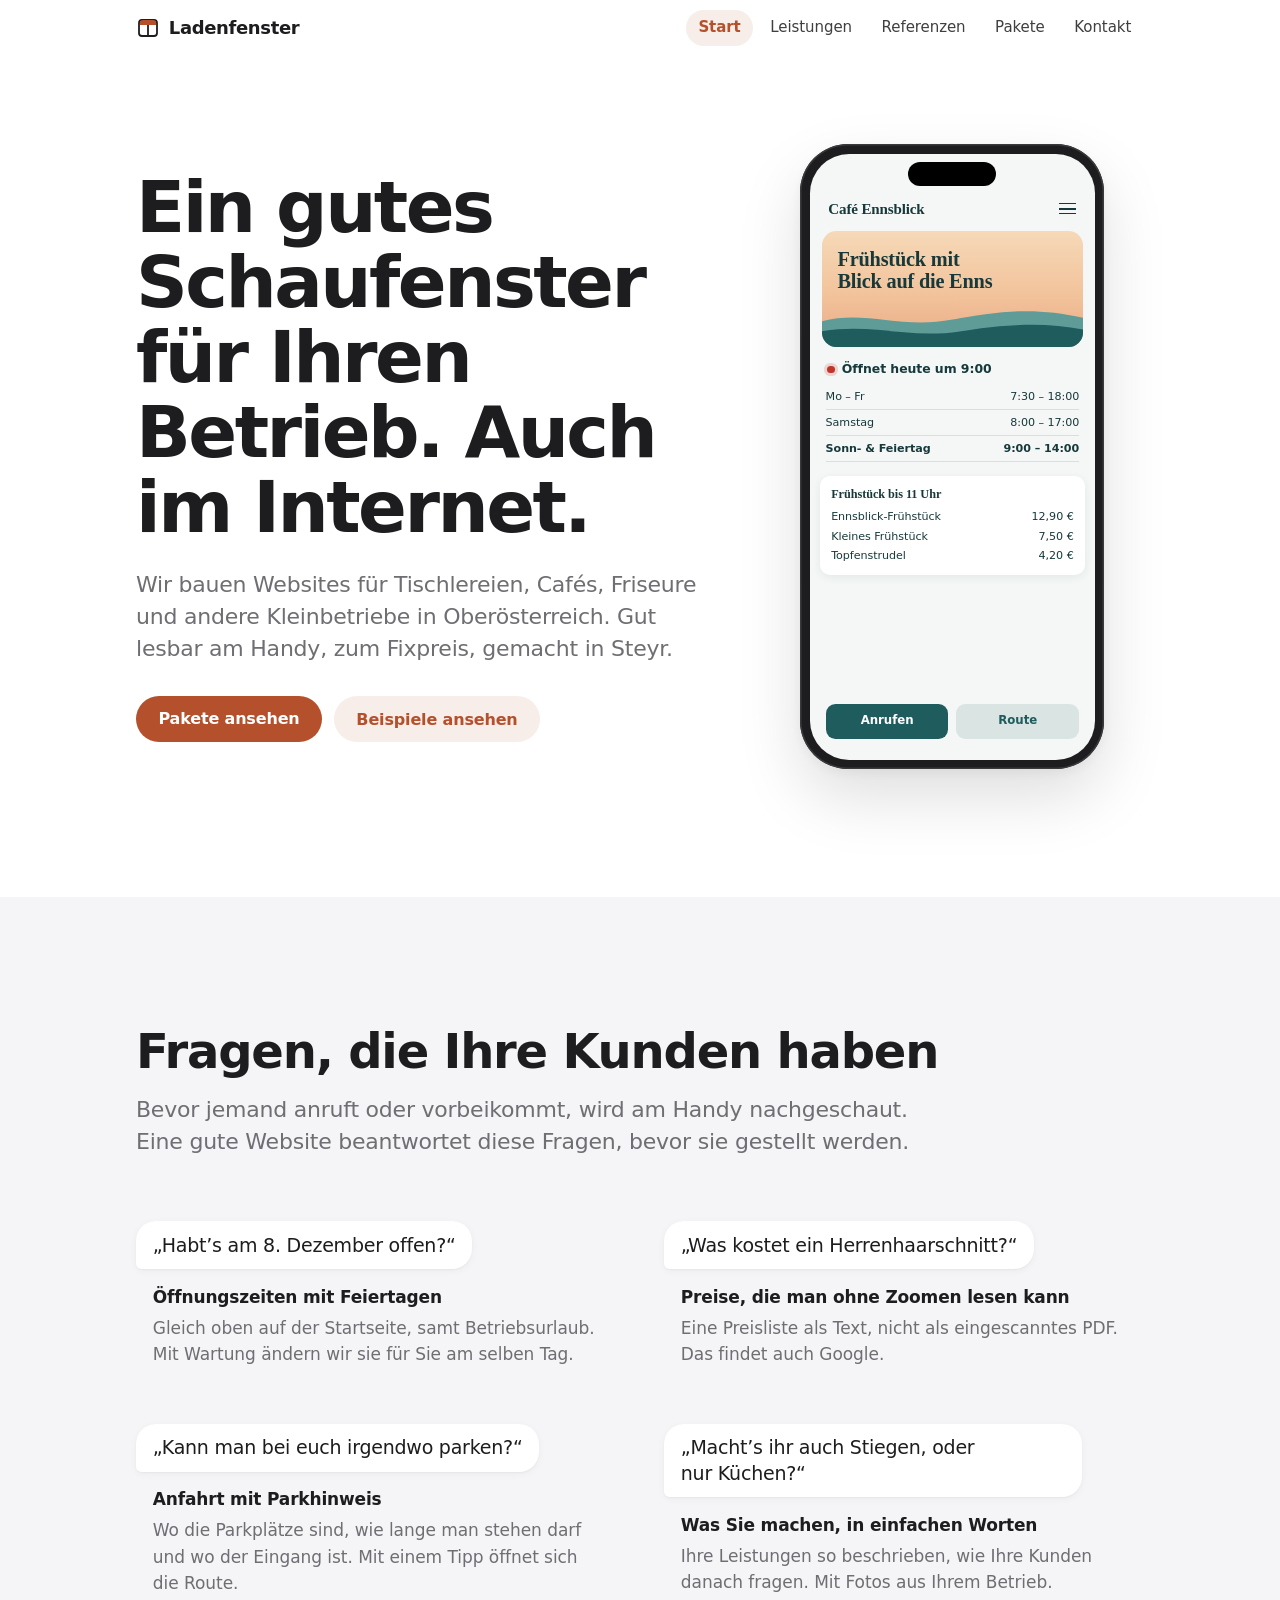
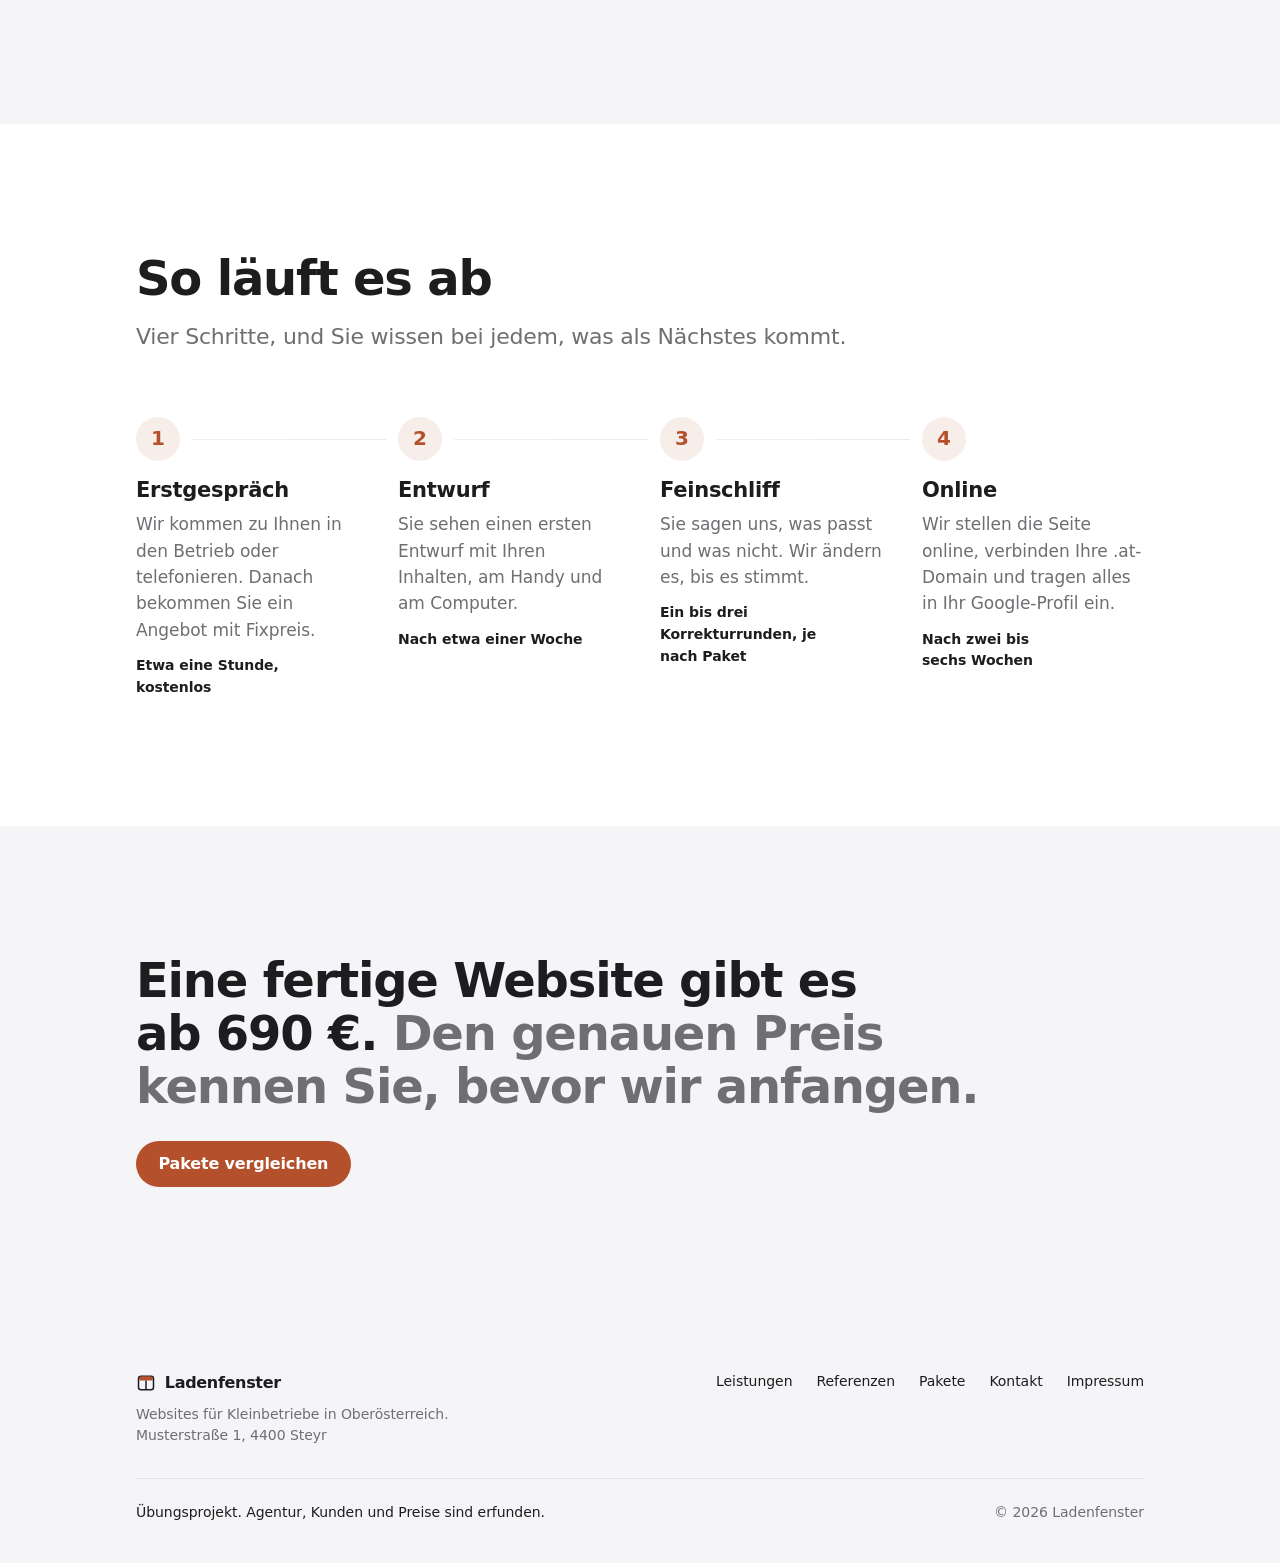
==== index.html @ 3439a3f8 "Grundgeruest: Startseite, gemeinsames CSS/JS, lokaler Server Co-Authored-By: Claude Opus 5.5 <norepl" ====
<!doctype html>
<html lang="de-AT">
<head>
  <meta charset="utf-8">
  <meta name="viewport" content="width=device-width, initial-scale=1, viewport-fit=cover">
  <title>Ladenfenster – Websites für Kleinbetriebe in Oberösterreich</title>
  <meta name="description" content="Ladenfenster aus Steyr baut Websites für Tischlereien, Cafés, Friseure und andere Kleinbetriebe in Oberösterreich. Zum Fixpreis ab 690 €.">
  <meta name="theme-color" content="#ffffff" media="(prefers-color-scheme: light)">
  <meta name="theme-color" content="#000000" media="(prefers-color-scheme: dark)">
  <link rel="icon" href="data:image/svg+xml,%3Csvg xmlns='http://www.w3.org/2000/svg' viewBox='0 0 24 24'%3E%3Crect x='3' y='4' width='18' height='16' rx='3' fill='white' stroke='%231d1d1f' stroke-width='1.8'/%3E%3Cpath d='M3.9 9V7a3 3 0 0 1 3-3h10.2a3 3 0 0 1 3 3v2z' fill='%23b4502c'/%3E%3Cpath d='M12 9v11' stroke='%231d1d1f' stroke-width='1.8'/%3E%3C/svg%3E">
  <link rel="stylesheet" href="css/style.css">
  <script>document.documentElement.classList.add("js");</script>
  <script src="js/main.js" defer></script>
</head>
<body>
  <a class="skip-link" href="#inhalt">Zum Inhalt springen</a>

  <header class="site-header">
    <nav class="nav container" aria-label="Hauptnavigation">
      <a class="brand" href="index.html">
        <svg class="brand-mark" viewBox="0 0 24 24" aria-hidden="true">
          <rect x="3" y="4" width="18" height="16" rx="3" fill="none" stroke="currentColor" stroke-width="1.8"/>
          <path d="M3.9 9V7a3 3 0 0 1 3-3h10.2a3 3 0 0 1 3 3v2z" fill="var(--accent)"/>
          <path d="M12 9v11" stroke="currentColor" stroke-width="1.8"/>
        </svg>
        <span>Ladenfenster</span>
      </a>
      <button class="nav-toggle" type="button" aria-expanded="false" aria-controls="nav-menu">
        <span class="nav-toggle-bars" aria-hidden="true"></span>
        <span class="sr-only">Menü öffnen</span>
      </button>
      <ul class="nav-links" id="nav-menu">
        <li><a href="index.html" aria-current="page">Start</a></li>
        <li><a href="leistungen.html">Leistungen</a></li>
        <li><a href="referenzen.html">Referenzen</a></li>
        <li><a href="pakete.html">Pakete</a></li>
        <li><a href="kontakt.html">Kontakt</a></li>
      </ul>
    </nav>
  </header>

  <main id="inhalt">
    <section class="hero" aria-labelledby="hero-title">
      <div class="container hero-grid">
        <div class="hero-copy">
          <h1 class="display" id="hero-title">Ein gutes Schaufenster für Ihren Betrieb. Auch im Internet.</h1>
          <p class="lead">Wir bauen Websites für Tischlereien, Cafés, Friseure und andere Kleinbetriebe in Oberösterreich. Gut lesbar am Handy, zum Fixpreis, gemacht in Steyr.</p>
          <div class="actions">
            <a class="btn btn-primary" href="pakete.html">Pakete ansehen</a>
            <a class="btn btn-secondary" href="referenzen.html">Beispiele ansehen</a>
          </div>
        </div>

        <div class="hero-visual">
          <div class="phone" role="img" aria-label="Beispiel: die Website von Café Ennsblick am Handy, mit Öffnungszeiten und Buttons zum Anrufen und für die Route">
            <div class="phone-screen">
              <div class="ps" aria-hidden="true">
                <div class="ps-bar">
                  <span class="ps-logo">Café Ennsblick</span>
                  <span class="ps-burger"></span>
                </div>
                <div class="ps-hero">
                  <h3>Frühstück mit Blick auf die Enns</h3>
                  <svg viewBox="0 0 300 60" preserveAspectRatio="none">
                    <path d="M0 28 C 50 14, 90 38, 150 26 S 250 12, 300 24 V60 H0z" fill="#5f9c97"/>
                    <path d="M0 40 C 60 30, 100 50, 160 40 S 260 30, 300 38 V60 H0z" fill="#1f5c5e"/>
                  </svg>
                </div>
                <p class="ps-status" data-open-status>
                  <span class="ps-dot"></span>
                  <span data-open-text>Heute geöffnet bis 18:00</span>
                </p>
                <ul class="ps-hours">
                  <li data-days="1 2 3 4 5"><span>Mo – Fr</span><span>7:30 – 18:00</span></li>
                  <li data-days="6"><span>Samstag</span><span>8:00 – 17:00</span></li>
                  <li data-days="0"><span>Sonn- &amp; Feiertag</span><span>9:00 – 14:00</span></li>
                </ul>
                <div class="ps-menu">
                  <b>Frühstück bis 11 Uhr</b>
                  <p><span>Ennsblick-Frühstück</span><span>12,90 €</span></p>
                  <p><span>Kleines Frühstück</span><span>7,50 €</span></p>
                  <p><span>Topfenstrudel</span><span>4,20 €</span></p>
                </div>
                <div class="ps-actions">
                  <span class="ps-btn">Anrufen</span>
                  <span class="ps-btn alt">Route</span>
                </div>
              </div>
            </div>
          </div>
        </div>
      </div>
    </section>

    <section class="section section-alt" aria-labelledby="fragen-title">
      <div class="container">
        <div class="section-head">
          <h2 class="h2" id="fragen-title">Fragen, die Ihre Kunden haben</h2>
          <p class="lead">Bevor jemand anruft oder vorbeikommt, wird am Handy nachgeschaut. Eine gute Website beantwortet diese Fragen, bevor sie gestellt werden.</p>
        </div>

        <ul class="qa-list">
          <li class="qa">
            <p class="bubble">„Habt’s am 8. Dezember offen?“</p>
            <div class="qa-answer">
              <strong>Öffnungszeiten mit Feiertagen</strong>
              <p>Gleich oben auf der Startseite, samt Betriebsurlaub. Mit Wartung ändern wir sie für Sie am selben Tag.</p>
            </div>
          </li>
          <li class="qa">
            <p class="bubble">„Was kostet ein Herrenhaarschnitt?“</p>
            <div class="qa-answer">
              <strong>Preise, die man ohne Zoomen lesen kann</strong>
              <p>Eine Preisliste als Text, nicht als eingescanntes PDF. Das findet auch Google.</p>
            </div>
          </li>
          <li class="qa">
            <p class="bubble">„Kann man bei euch irgendwo parken?“</p>
            <div class="qa-answer">
              <strong>Anfahrt mit Parkhinweis</strong>
              <p>Wo die Parkplätze sind, wie lange man stehen darf und wo der Eingang ist. Mit einem Tipp öffnet sich die Route.</p>
            </div>
          </li>
          <li class="qa">
            <p class="bubble">„Macht’s ihr auch Stiegen, oder nur Küchen?“</p>
            <div class="qa-answer">
              <strong>Was Sie machen, in einfachen Worten</strong>
              <p>Ihre Leistungen so beschrieben, wie Ihre Kunden danach fragen. Mit Fotos aus Ihrem Betrieb.</p>
            </div>
          </li>
        </ul>
      </div>
    </section>

    <section class="section" aria-labelledby="ablauf-title">
      <div class="container">
        <div class="section-head">
          <h2 class="h2" id="ablauf-title">So läuft es ab</h2>
          <p class="lead">Vier Schritte, und Sie wissen bei jedem, was als Nächstes kommt.</p>
        </div>

        <ol class="steps">
          <li class="step">
            <h3 class="h3">Erstgespräch</h3>
            <p>Wir kommen zu Ihnen in den Betrieb oder telefonieren. Danach bekommen Sie ein Angebot mit Fixpreis.</p>
            <p class="step-time">Etwa eine Stunde, kostenlos</p>
          </li>
          <li class="step">
            <h3 class="h3">Entwurf</h3>
            <p>Sie sehen einen ersten Entwurf mit Ihren Inhalten, am Handy und am Computer.</p>
            <p class="step-time">Nach etwa einer Woche</p>
          </li>
          <li class="step">
            <h3 class="h3">Feinschliff</h3>
            <p>Sie sagen uns, was passt und was nicht. Wir ändern es, bis es stimmt.</p>
            <p class="step-time">Ein bis drei Korrekturrunden, je nach Paket</p>
          </li>
          <li class="step">
            <h3 class="h3">Online</h3>
            <p>Wir stellen die Seite online, verbinden Ihre .at-Domain und tragen alles in Ihr Google-Profil ein.</p>
            <p class="step-time">Nach zwei bis sechs Wochen</p>
          </li>
        </ol>
      </div>
    </section>

    <section class="section section-alt" aria-labelledby="preis-title">
      <div class="container price-note">
        <h2 class="h2" id="preis-title">Eine fertige Website gibt es ab 690 €. <span>Den genauen Preis kennen Sie, bevor wir anfangen.</span></h2>
        <a class="btn btn-primary" href="pakete.html">Pakete vergleichen</a>
      </div>
    </section>
  </main>

  <footer class="site-footer">
    <div class="container footer-grid">
      <div class="footer-brand">
        <a class="brand" href="index.html">
          <svg class="brand-mark" viewBox="0 0 24 24" aria-hidden="true">
            <rect x="3" y="4" width="18" height="16" rx="3" fill="none" stroke="currentColor" stroke-width="1.8"/>
            <path d="M3.9 9V7a3 3 0 0 1 3-3h10.2a3 3 0 0 1 3 3v2z" fill="var(--accent)"/>
            <path d="M12 9v11" stroke="currentColor" stroke-width="1.8"/>
          </svg>
          <span>Ladenfenster</span>
        </a>
        <p>Websites für Kleinbetriebe in Oberösterreich.<br>Musterstraße 1, 4400 Steyr</p>
      </div>
      <nav aria-label="Fußzeile">
        <ul class="footer-links">
          <li><a href="leistungen.html">Leistungen</a></li>
          <li><a href="referenzen.html">Referenzen</a></li>
          <li><a href="pakete.html">Pakete</a></li>
          <li><a href="kontakt.html">Kontakt</a></li>
          <li><a href="impressum.html">Impressum</a></li>
        </ul>
      </nav>
      <div class="footer-bottom">
        <p class="footer-note">Übungsprojekt. Agentur, Kunden und Preise sind erfunden.</p>
        <p>© <span data-year>2026</span> Ladenfenster</p>
      </div>
    </div>
  </footer>
</body>
</html>
---- css/style.css ----
/* ==========================================================================
   Ladenfenster – gemeinsames Stylesheet
   Aufbau: Tokens → Basis → Layout → Navigation → Komponenten → Seiten
           → Mockups → Footer → Bewegung & Barrierefreiheit
   Mobile first: Grundstile gelten fürs Handy, größere Bildschirme per min-width.
   ========================================================================== */

/* ---------- Tokens ---------- */
:root {
  color-scheme: light dark;
  interpolate-size: allow-keywords;

  --bg: #ffffff;
  --bg-alt: #f5f5f7;
  --surface: #ffffff;
  --surface-raised: #ffffff;
  --text: #1d1d1f;
  --muted: #6e6e73;
  --line: rgba(0, 0, 0, 0.08);
  --fill: rgba(0, 0, 0, 0.05);
  --fill-strong: rgba(0, 0, 0, 0.09);

  --accent: #b4502c;
  --accent-press: #9a4324;
  --accent-soft: rgba(180, 80, 44, 0.1);
  --on-accent: #ffffff;

  --success: #1f7a4d;
  --error: #c0352b;

  --nav-bg: rgba(255, 255, 255, 0.72);
  --scrim: rgba(0, 0, 0, 0.32);

  --shadow-sm: 0 1px 2px rgba(0, 0, 0, 0.04), 0 2px 8px rgba(0, 0, 0, 0.04);
  --shadow-md: 0 2px 6px rgba(0, 0, 0, 0.04), 0 12px 32px rgba(0, 0, 0, 0.08);
  --shadow-lg: 0 4px 14px rgba(0, 0, 0, 0.05), 0 28px 64px rgba(0, 0, 0, 0.13);

  --radius-s: 10px;
  --radius-m: 18px;
  --radius-l: 28px;
  --radius-pill: 980px;

  --font: -apple-system, BlinkMacSystemFont, "SF Pro Text", "Segoe UI Variable Text",
    "Segoe UI", system-ui, Roboto, "Helvetica Neue", Arial, sans-serif;
  --font-display: -apple-system, BlinkMacSystemFont, "SF Pro Display", "Segoe UI Variable Display",
    "Segoe UI", system-ui, Roboto, "Helvetica Neue", Arial, sans-serif;

  --ease-out: cubic-bezier(0.22, 1, 0.36, 1);
  --gutter: 1.25rem;
  --section-space: clamp(4rem, 11vw, 8rem);
}

@media (prefers-color-scheme: dark) {
  :root {
    --bg: #000000;
    --bg-alt: #161617;
    --surface: #1c1c1e;
    --surface-raised: #2c2c2e;
    --text: #f5f5f7;
    --muted: #a1a1a6;
    --line: rgba(255, 255, 255, 0.12);
    --fill: rgba(255, 255, 255, 0.07);
    --fill-strong: rgba(255, 255, 255, 0.13);

    --accent: #e98a63;
    --accent-press: #d97a54;
    --accent-soft: rgba(233, 138, 99, 0.14);
    --on-accent: #1d1d1f;

    --success: #4cc38a;
    --error: #ff6b5e;

    --nav-bg: rgba(22, 22, 23, 0.72);
    --scrim: rgba(0, 0, 0, 0.55);

    --shadow-sm: 0 1px 2px rgba(0, 0, 0, 0.5);
    --shadow-md: 0 2px 6px rgba(0, 0, 0, 0.4), 0 12px 32px rgba(0, 0, 0, 0.5);
    --shadow-lg: 0 4px 14px rgba(0, 0, 0, 0.45), 0 28px 64px rgba(0, 0, 0, 0.6);
  }
}

/* ---------- Basis ---------- */
*,
*::before,
*::after {
  box-sizing: border-box;
}

html {
  -webkit-text-size-adjust: 100%;
  text-size-adjust: 100%;
  scroll-padding-top: 5rem;
}

body {
  margin: 0;
  background: var(--bg);
  color: var(--text);
  font-family: var(--font);
  font-size: 1.0625rem;
  line-height: 1.55;
  letter-spacing: -0.003em;
  -webkit-font-smoothing: antialiased;
  -moz-osx-font-smoothing: grayscale;
  text-rendering: optimizeLegibility;
}

img,
svg {
  display: block;
  max-width: 100%;
}

h1,
h2,
h3,
h4 {
  margin: 0;
  font-family: var(--font-display);
  font-optical-sizing: auto;
  text-wrap: balance;
}

p {
  margin: 0;
  text-wrap: pretty;
}

ul,
ol {
  margin: 0;
  padding: 0;
}

a {
  color: var(--accent);
  text-decoration: none;
}

a:hover {
  text-decoration: underline;
  text-underline-offset: 0.18em;
}

:focus-visible {
  outline: 3px solid var(--accent);
  outline-offset: 3px;
  border-radius: 6px;
}

::selection {
  background: var(--accent-soft);
}

.sr-only {
  position: absolute;
  width: 1px;
  height: 1px;
  padding: 0;
  margin: -1px;
  overflow: hidden;
  clip: rect(0 0 0 0);
  white-space: nowrap;
  border: 0;
}

.skip-link {
  position: absolute;
  left: var(--gutter);
  top: -4rem;
  z-index: 100;
  padding: 0.6rem 1rem;
  border-radius: var(--radius-s);
  background: var(--text);
  color: var(--bg);
  font-weight: 600;
}

.skip-link:focus {
  top: 0.75rem;
}

/* ---------- Typografie ---------- */
.display {
  font-size: clamp(2.5rem, 7vw, 4.5rem);
  font-weight: 700;
  line-height: 1.04;
  letter-spacing: -0.035em;
}

.h1 {
  font-size: clamp(2.25rem, 7vw, 4rem);
  font-weight: 700;
  line-height: 1.06;
  letter-spacing: -0.03em;
}

.h2 {
  font-size: clamp(1.875rem, 5vw, 3rem);
  font-weight: 700;
  line-height: 1.1;
  letter-spacing: -0.025em;
}

.h3 {
  font-size: 1.3125rem;
  font-weight: 600;
  line-height: 1.25;
  letter-spacing: -0.012em;
}

.lead {
  font-size: clamp(1.1875rem, 2.4vw, 1.375rem);
  line-height: 1.45;
  letter-spacing: -0.01em;
  color: var(--muted);
  max-width: 36em;
}

.muted {
  color: var(--muted);
}

.small {
  font-size: 0.875rem;
  line-height: 1.45;
  letter-spacing: 0.002em;
}

/* ---------- Layout ---------- */
.container {
  width: 100%;
  max-width: 68rem;
  margin-inline: auto;
  padding-inline: var(--gutter);
}

.section {
  padding-block: var(--section-space);
}

.section-alt {
  background: var(--bg-alt);
}

.section-head {
  display: grid;
  gap: 1rem;
  margin-bottom: clamp(2.5rem, 6vw, 4rem);
}

.page-head {
  padding-top: clamp(3rem, 9vw, 6.5rem);
  padding-bottom: clamp(2.5rem, 6vw, 4rem);
  display: grid;
  gap: 1.25rem;
}

.stack > * + * {
  margin-top: 1rem;
}

@media (min-width: 640px) {
  :root {
    --gutter: 2rem;
  }
}

@media (min-width: 1024px) {
  :root {
    --gutter: 2.5rem;
  }
}

/* ---------- Navigation ---------- */
.site-header {
  position: sticky;
  top: 0;
  z-index: 50;
  background: var(--nav-bg);
  -webkit-backdrop-filter: saturate(180%) blur(20px);
  backdrop-filter: saturate(180%) blur(20px);
  transition: box-shadow 0.25s ease;
}

/* Kante erst sichtbar, wenn Inhalt darunter durchscrollt */
.site-header.is-scrolled {
  box-shadow: 0 1px 0 var(--line), 0 8px 24px -16px rgba(0, 0, 0, 0.25);
}

.nav {
  display: flex;
  align-items: center;
  justify-content: space-between;
  min-height: 3.5rem;
}

.brand {
  display: inline-flex;
  align-items: center;
  gap: 0.55rem;
  color: var(--text);
  font-family: var(--font-display);
  font-weight: 700;
  font-size: 1.125rem;
  letter-spacing: -0.02em;
}

.brand:hover {
  text-decoration: none;
}

.brand-mark {
  width: 1.5rem;
  height: 1.5rem;
  flex: none;
}

.nav-toggle {
  display: inline-grid;
  place-items: center;
  width: 2.75rem;
  height: 2.75rem;
  margin-right: -0.6rem;
  border: 0;
  border-radius: 50%;
  background: transparent;
  color: var(--text);
  cursor: pointer;
  -webkit-tap-highlight-color: transparent;
}

.nav-toggle:active {
  background: var(--fill);
}

.nav-toggle-bars,
.nav-toggle-bars::before,
.nav-toggle-bars::after {
  display: block;
  width: 1.125rem;
  height: 1.5px;
  border-radius: 2px;
  background: currentColor;
  transition: transform 0.3s var(--ease-out), opacity 0.2s ease;
}

.nav-toggle-bars {
  position: relative;
}

.nav-toggle-bars::before,
.nav-toggle-bars::after {
  content: "";
  position: absolute;
  left: 0;
}

.nav-toggle-bars::before {
  transform: translateY(-5px);
}

.nav-toggle-bars::after {
  transform: translateY(5px);
}

.nav-toggle[aria-expanded="true"] .nav-toggle-bars {
  background: transparent;
}

.nav-toggle[aria-expanded="true"] .nav-toggle-bars::before {
  transform: rotate(45deg);
}

.nav-toggle[aria-expanded="true"] .nav-toggle-bars::after {
  transform: rotate(-45deg);
}

.nav-links {
  list-style: none;
}

.nav-links a {
  display: block;
  color: var(--text);
  -webkit-tap-highlight-color: transparent;
}

.nav-links a:hover {
  text-decoration: none;
}

.nav-links a[aria-current="page"] {
  color: var(--accent);
  font-weight: 600;
}

/* Handy: Menü klappt als Glas-Fläche unter der Leiste auf.
   Ohne JavaScript bleibt die Liste einfach sichtbar. */
.nav {
  flex-wrap: wrap;
}

html:not(.js) .nav-toggle {
  display: none;
}

html:not(.js) .nav-links {
  display: flex;
  flex-wrap: wrap;
  gap: 0.25rem 1.25rem;
  width: 100%;
  padding-bottom: 0.75rem;
}

.js .nav-links {
  position: absolute;
  top: 100%;
  left: 0;
  right: 0;
  padding: 0.5rem var(--gutter) 1.25rem;
  background: var(--nav-bg);
  -webkit-backdrop-filter: saturate(180%) blur(20px);
  backdrop-filter: saturate(180%) blur(20px);
  box-shadow: 0 16px 24px -16px rgba(0, 0, 0, 0.25);
  opacity: 0;
  visibility: hidden;
  transform: translateY(-0.5rem);
  transition: opacity 0.2s ease, transform 0.35s var(--ease-out), visibility 0s linear 0.35s;
}

.js .nav-links.is-open {
  opacity: 1;
  visibility: visible;
  transform: none;
  transition: opacity 0.2s ease, transform 0.35s var(--ease-out), visibility 0s;
}

.js .nav-links a {
  padding: 0.85rem 0;
  font-size: 1.5rem;
  font-weight: 600;
  letter-spacing: -0.02em;
  border-bottom: 1px solid var(--line);
}

.js .nav-links li:last-child a {
  border-bottom: 0;
}

.js .nav-links a:active {
  color: var(--muted);
}

.js .nav-links a[aria-current="page"] {
  color: var(--accent);
}

@media (min-width: 768px) {
  .nav {
    flex-wrap: nowrap;
  }

  .js .nav-toggle,
  html:not(.js) .nav-toggle {
    display: none;
  }

  .nav-links,
  .js .nav-links,
  html:not(.js) .nav-links {
    position: static;
    display: flex;
    gap: 0.25rem;
    width: auto;
    padding: 0;
    background: none;
    -webkit-backdrop-filter: none;
    backdrop-filter: none;
    box-shadow: none;
    opacity: 1;
    visibility: visible;
    transform: none;
    transition: none;
  }

  .js .nav-links a,
  .nav-links a {
    padding: 0.4rem 0.8rem;
    border: 0;
    border-radius: var(--radius-pill);
    font-size: 0.9375rem;
    font-weight: 500;
    letter-spacing: -0.005em;
    color: var(--text);
    opacity: 0.85;
    transition: background-color 0.2s ease, opacity 0.2s ease;
  }

  .js .nav-links a:hover,
  .nav-links a:hover {
    opacity: 1;
    background: var(--fill);
  }

  .js .nav-links a:active,
  .nav-links a:active {
    background: var(--fill-strong);
    transition-duration: 0s;
  }

  .js .nav-links a[aria-current="page"],
  .nav-links a[aria-current="page"] {
    opacity: 1;
    color: var(--accent);
    background: var(--accent-soft);
    font-weight: 600;
  }
}

/* ---------- Buttons ---------- */
.actions {
  display: flex;
  flex-wrap: wrap;
  gap: 0.75rem;
}

.btn {
  display: inline-flex;
  align-items: center;
  justify-content: center;
  gap: 0.5rem;
  min-height: 2.875rem;
  padding: 0 1.4rem;
  border: 0;
  border-radius: var(--radius-pill);
  font: inherit;
  font-size: 1rem;
  font-weight: 600;
  letter-spacing: -0.01em;
  line-height: 1.2;
  text-align: center;
  cursor: pointer;
  user-select: none;
  -webkit-tap-highlight-color: transparent;
  transition: background-color 0.2s ease, color 0.2s ease, transform 0.35s var(--ease-out),
    box-shadow 0.2s ease;
}

.btn:hover {
  text-decoration: none;
}

/* Feedback beim Drücken, nicht erst beim Loslassen */
.btn:active {
  transform: scale(0.96);
  transition-duration: 0s;
}

.btn-primary {
  background: var(--accent);
  color: var(--on-accent);
}

.btn-primary:hover {
  background: var(--accent-press);
}

.btn-primary:active {
  background: var(--accent-press);
}

.btn-secondary {
  background: var(--accent-soft);
  color: var(--accent);
}

.btn-secondary:hover {
  background: color-mix(in srgb, var(--accent) 16%, transparent);
}

.btn-quiet {
  background: var(--fill);
  color: var(--text);
}

.btn-quiet:hover {
  background: var(--fill-strong);
}

.btn-block {
  width: 100%;
}

.pill {
  display: inline-flex;
  align-items: center;
  gap: 0.35rem;
  padding: 0.2rem 0.65rem;
  border-radius: var(--radius-pill);
  background: var(--fill);
  color: var(--muted);
  font-size: 0.8125rem;
  font-weight: 600;
  letter-spacing: 0;
  white-space: nowrap;
}

.pill-accent {
  background: var(--accent-soft);
  color: var(--accent);
}

/* ==========================================================================
   Startseite
   ========================================================================== */
.hero {
  padding-top: clamp(2.5rem, 8vw, 5.5rem);
  padding-bottom: var(--section-space);
  overflow: hidden;
}

.hero-grid {
  display: grid;
  gap: 3.5rem;
  align-items: center;
}

.hero-copy {
  display: grid;
  gap: 1.5rem;
}

.hero-copy .actions {
  margin-top: 0.5rem;
}

.hero-visual {
  display: flex;
  justify-content: center;
}

@media (min-width: 900px) {
  .hero-grid {
    grid-template-columns: 1.5fr 1fr;
    gap: 3rem;
  }
}

/* Einmaliger Auftritt beim Laden: erst Text, dann das Handy */
@keyframes rise {
  from {
    opacity: 0;
    transform: translateY(1.25rem);
  }
}

@keyframes rise-phone {
  from {
    opacity: 0;
    transform: translateY(3rem) rotate(-2deg);
  }
}

.hero-copy > * {
  animation: rise 0.8s var(--ease-out) both;
}

.hero-copy > :nth-child(2) {
  animation-delay: 0.08s;
}

.hero-copy > :nth-child(3) {
  animation-delay: 0.16s;
}

.hero-visual .phone {
  animation: rise-phone 1.1s var(--ease-out) 0.2s both;
}

/* --- Fragen der Kunden --- */
.qa-list {
  list-style: none;
  display: grid;
  gap: 2.75rem;
}

.qa {
  display: grid;
  gap: 0.9rem;
  align-content: start;
}

.bubble {
  justify-self: start;
  position: relative;
  max-width: 22em;
  padding: 0.7rem 1.05rem;
  border-radius: 1.25rem 1.25rem 1.25rem 0.35rem;
  background: var(--surface);
  box-shadow: var(--shadow-sm);
  font-size: 1.1875rem;
  font-weight: 500;
  line-height: 1.35;
  letter-spacing: -0.012em;
}

.qa-answer {
  display: grid;
  gap: 0.3rem;
  padding-left: 1.05rem;
}

.qa-answer strong {
  font-weight: 600;
  letter-spacing: -0.01em;
}

.qa-answer p {
  color: var(--muted);
}

@media (min-width: 720px) {
  .qa-list {
    grid-template-columns: 1fr 1fr;
    gap: 3.5rem 3rem;
  }
}

/* --- Ablauf --- */
.steps {
  list-style: none;
  display: grid;
  gap: 2.5rem;
  counter-reset: step;
}

.step {
  counter-increment: step;
  display: grid;
  gap: 0.5rem;
  align-content: start;
}

.step::before {
  content: counter(step);
  display: grid;
  place-items: center;
  width: 2.75rem;
  height: 2.75rem;
  margin-bottom: 0.5rem;
  border-radius: 50%;
  background: var(--accent-soft);
  color: var(--accent);
  font-family: var(--font-display);
  font-size: 1.25rem;
  font-weight: 700;
}

.step p {
  color: var(--muted);
}

.step .step-time {
  margin-top: 0.25rem;
  color: var(--text);
  font-size: 0.875rem;
  font-weight: 600;
}

@media (min-width: 640px) {
  .steps {
    grid-template-columns: 1fr 1fr;
    gap: 3rem 2.5rem;
  }
}

@media (min-width: 1000px) {
  .steps {
    grid-template-columns: repeat(4, 1fr);
    gap: 2.5rem;
  }

  /* Verbindungslinie zwischen den Schritten */
  .step {
    position: relative;
  }

  .step:not(:last-child)::after {
    content: "";
    position: absolute;
    top: 1.375rem;
    left: 3.5rem;
    right: -1.75rem;
    height: 1px;
    background: linear-gradient(to right, var(--accent-soft), var(--line));
  }
}

/* --- Preis-Hinweis --- */
.price-note {
  display: grid;
  gap: 1.75rem;
  justify-items: start;
}

.price-note .h2 {
  max-width: 18em;
}

.price-note .h2 span {
  color: var(--muted);
}

/* ==========================================================================
   Leistungen
   ========================================================================== */
.services {
  list-style: none;
  display: grid;
  gap: 3rem;
}

.service {
  display: grid;
  gap: 0.6rem;
  align-content: start;
}

.service-icon {
  width: 2.75rem;
  height: 2.75rem;
  margin-bottom: 0.4rem;
  padding: 0.6rem;
  border-radius: 0.8rem;
  background: var(--accent-soft);
  color: var(--accent);
}

.service p {
  color: var(--muted);
}

.service ul {
  list-style: none;
  display: grid;
  gap: 0.3rem;
  margin-top: 0.4rem;
  font-size: 0.9375rem;
}

.service li {
  position: relative;
  padding-left: 1.4rem;
}

.service li::before,
.plan-features li::before {
  content: "";
  position: absolute;
  left: 0;
  top: 0.38em;
  width: 0.85rem;
  height: 0.85rem;
  background: var(--accent);
  -webkit-mask: url("data:image/svg+xml,%3Csvg xmlns='http://www.w3.org/2000/svg' viewBox='0 0 16 16'%3E%3Cpath d='M3 8.5l3 3 7-7' fill='none' stroke='black' stroke-width='2.2' stroke-linecap='round' stroke-linejoin='round'/%3E%3C/svg%3E") center / contain no-repeat;
  mask: url("data:image/svg+xml,%3Csvg xmlns='http://www.w3.org/2000/svg' viewBox='0 0 16 16'%3E%3Cpath d='M3 8.5l3 3 7-7' fill='none' stroke='black' stroke-width='2.2' stroke-linecap='round' stroke-linejoin='round'/%3E%3C/svg%3E") center / contain no-repeat;
}

@media (min-width: 720px) {
  .services {
    grid-template-columns: 1fr 1fr;
    gap: 4rem 3.5rem;
  }
}

@media (min-width: 1000px) {
  .services {
    grid-template-columns: repeat(3, 1fr);
  }
}

.not-list {
  list-style: none;
  display: grid;
  gap: 1rem;
}

.not-item {
  display: grid;
  gap: 0.5rem;
  padding: 1.5rem;
  border-radius: var(--radius-m);
  background: var(--surface);
  box-shadow: var(--shadow-sm);
}

.not-item .h3 {
  display: flex;
  align-items: center;
  gap: 0.6rem;
}

.not-item .h3::before {
  content: "";
  flex: none;
  width: 1.25rem;
  height: 1.25rem;
  background: var(--muted);
  -webkit-mask: url("data:image/svg+xml,%3Csvg xmlns='http://www.w3.org/2000/svg' viewBox='0 0 20 20'%3E%3Ccircle cx='10' cy='10' r='8' fill='none' stroke='black' stroke-width='1.8'/%3E%3Cpath d='M4.5 15.5l11-11' stroke='black' stroke-width='1.8'/%3E%3C/svg%3E") center / contain no-repeat;
  mask: url("data:image/svg+xml,%3Csvg xmlns='http://www.w3.org/2000/svg' viewBox='0 0 20 20'%3E%3Ccircle cx='10' cy='10' r='8' fill='none' stroke='black' stroke-width='1.8'/%3E%3Cpath d='M4.5 15.5l11-11' stroke='black' stroke-width='1.8'/%3E%3C/svg%3E") center / contain no-repeat;
}

.not-item p {
  color: var(--muted);
}

@media (min-width: 900px) {
  .not-list {
    grid-template-columns: repeat(3, 1fr);
    gap: 1.25rem;
  }
}

/* ==========================================================================
   Referenzen
   ========================================================================== */
.refs {
  display: grid;
  gap: clamp(4rem, 10vw, 7rem);
}

.ref {
  display: grid;
  gap: 1.75rem;
  align-items: center;
}

.ref-copy {
  display: grid;
  gap: 0.85rem;
  justify-items: start;
}

.ref-meta {
  display: flex;
  flex-wrap: wrap;
  gap: 0.5rem;
}

.ref-copy p {
  color: var(--muted);
  max-width: 30em;
}

.ref-copy .btn {
  margin-top: 0.5rem;
}

.ref-shot {
  display: block;
  width: 100%;
  padding: 0;
  border: 0;
  background: none;
  color: inherit;
  font: inherit;
  text-align: left;
  cursor: zoom-in;
  border-radius: 14px;
  -webkit-tap-highlight-color: transparent;
  transition: transform 0.45s var(--ease-out);
}

.ref-shot:active {
  transform: scale(0.98);
  transition-duration: 0.08s;
}

@media (hover: hover) {
  .ref-shot:hover .browser {
    box-shadow: var(--shadow-lg), 0 0 0 1px var(--line);
  }
}

@media (min-width: 900px) {
  .ref {
    grid-template-columns: 1.45fr 1fr;
    gap: 4rem;
  }

  .ref:nth-child(even) .ref-shot {
    order: 2;
  }
}

/* --- Detail-Fenster --- */
.ref-dialog {
  width: min(40rem, calc(100% - 2rem));
  max-height: min(88vh, 52rem);
  padding: 0;
  border: 0;
  border-radius: var(--radius-l);
  background: var(--surface);
  color: var(--text);
  box-shadow: var(--shadow-lg);
  overscroll-behavior: contain;
}

.ref-dialog::backdrop {
  background: var(--scrim);
  -webkit-backdrop-filter: blur(6px);
  backdrop-filter: blur(6px);
}

.ref-dialog.is-closing::backdrop {
  opacity: 0;
  transition: opacity 0.25s ease;
}

.dialog-inner {
  display: grid;
  gap: 1.5rem;
  padding: 1.5rem;
}

.dialog-head {
  display: flex;
  align-items: flex-start;
  justify-content: space-between;
  gap: 1rem;
}

.dialog-head .h2 {
  font-size: clamp(1.625rem, 5vw, 2.25rem);
}

.dialog-head .ref-meta {
  margin-top: 0.6rem;
}

.dialog-close {
  flex: none;
  display: grid;
  place-items: center;
  width: 2.25rem;
  height: 2.25rem;
  border: 0;
  border-radius: 50%;
  background: var(--fill);
  color: var(--muted);
  cursor: pointer;
  -webkit-tap-highlight-color: transparent;
  transition: background-color 0.2s ease, transform 0.3s var(--ease-out);
}

.dialog-close:hover {
  background: var(--fill-strong);
  color: var(--text);
}

.dialog-close:active {
  transform: scale(0.9);
  transition-duration: 0s;
}

.dialog-close svg {
  width: 0.9rem;
  height: 0.9rem;
}

.case {
  display: grid;
  gap: 1.5rem;
}

.case-part {
  display: grid;
  gap: 0.4rem;
}

.case-part .h3 {
  font-size: 1.0625rem;
}

.case-part p,
.case-part li {
  color: var(--muted);
}

.case-part ul {
  padding-left: 1.2rem;
  display: grid;
  gap: 0.2rem;
}

.case-result {
  padding: 1.1rem 1.25rem;
  border-radius: var(--radius-m);
  background: var(--accent-soft);
}

.case-result p {
  color: var(--text);
}

@media (min-width: 640px) {
  .dialog-inner {
    padding: 2.25rem;
    gap: 2rem;
  }
}

/* ==========================================================================
   Pakete
   ========================================================================== */
.billing {
  display: flex;
  flex-wrap: wrap;
  align-items: center;
  gap: 0.75rem 1rem;
  margin-bottom: 2.5rem;
  padding: 1rem 1.25rem;
  border-radius: var(--radius-m);
  background: var(--bg-alt);
}

.billing-text {
  flex: 1 1 16rem;
}

.billing-text strong {
  display: block;
  font-weight: 600;
}

.billing-text span {
  color: var(--muted);
  font-size: 0.9375rem;
}

/* Schalter */
.switch {
  display: inline-flex;
  align-items: center;
  gap: 0.75rem;
  cursor: pointer;
  -webkit-tap-highlight-color: transparent;
}

.switch input {
  appearance: none;
  -webkit-appearance: none;
  position: relative;
  flex: none;
  width: 3.25rem;
  height: 2rem;
  margin: 0;
  border-radius: var(--radius-pill);
  background: var(--fill-strong);
  cursor: pointer;
  transition: background-color 0.25s ease;
}

.switch input::after {
  content: "";
  position: absolute;
  top: 0.125rem;
  left: 0.125rem;
  width: 1.75rem;
  height: 1.75rem;
  border-radius: 50%;
  background: #ffffff;
  box-shadow: 0 2px 6px rgba(0, 0, 0, 0.2), 0 0 0 0.5px rgba(0, 0, 0, 0.04);
  transition: transform 0.35s var(--ease-out), width 0.2s var(--ease-out);
}

/* Der Knopf wird beim Drücken breiter, wie bei iOS */
.switch input:active::after {
  width: 2.1rem;
}

.switch input:checked {
  background: var(--accent);
}

.switch input:checked::after {
  transform: translateX(1.25rem);
}

.switch input:checked:active::after {
  transform: translateX(0.9rem);
}

.switch input:focus-visible {
  outline: 3px solid var(--accent);
  outline-offset: 3px;
}

.plans {
  list-style: none;
  display: grid;
  gap: 1.25rem;
}

.plan {
  position: relative;
  display: flex;
  flex-direction: column;
  gap: 1.25rem;
  padding: 1.75rem 1.5rem;
  border-radius: var(--radius-l);
  background: var(--surface);
  box-shadow: var(--shadow-md);
}

.plan-featured {
  box-shadow: 0 0 0 2px var(--accent), var(--shadow-lg);
}

.plan-head {
  display: grid;
  gap: 0.35rem;
}

.plan-name {
  display: flex;
  align-items: center;
  justify-content: space-between;
  gap: 0.75rem;
}

.plan-head p {
  color: var(--muted);
  font-size: 0.9375rem;
}

.plan-price {
  display: grid;
  gap: 0.15rem;
}

.plan-amount {
  font-family: var(--font-display);
  font-size: 2.75rem;
  font-weight: 700;
  letter-spacing: -0.035em;
  line-height: 1;
  font-variant-numeric: tabular-nums;
}

.plan-sub {
  min-height: 1.4em;
  color: var(--muted);
  font-size: 0.875rem;
  font-variant-numeric: tabular-nums;
}

.plan-sub strong {
  color: var(--text);
  font-weight: 600;
}

.plan-features {
  list-style: none;
  display: grid;
  gap: 0.55rem;
  font-size: 0.9375rem;
}

.plan-features li {
  position: relative;
  padding-left: 1.5rem;
}

.plan .btn {
  margin-top: auto;
}

@media (min-width: 900px) {
  .plans {
    grid-template-columns: repeat(3, 1fr);
    align-items: stretch;
  }

  .plan-featured {
    transform: translateY(-0.75rem);
  }
}

.upkeep {
  display: grid;
  gap: 1.5rem;
}

.upkeep ul {
  list-style: none;
  display: grid;
  gap: 0.75rem;
}

.upkeep li {
  padding: 1rem 1.25rem;
  border-radius: var(--radius-m);
  background: var(--surface);
  box-shadow: var(--shadow-sm);
}

.upkeep li strong {
  display: block;
  font-weight: 600;
}

.upkeep li span {
  color: var(--muted);
  font-size: 0.9375rem;
}

@media (min-width: 900px) {
  .upkeep {
    grid-template-columns: 1fr 1.3fr;
    gap: 4rem;
    align-items: start;
  }
}

/* --- FAQ --- */
.faq {
  display: grid;
  gap: 0.75rem;
  max-width: 46rem;
}

.faq details {
  border-radius: var(--radius-m);
  background: var(--surface);
  box-shadow: var(--shadow-sm);
}

.faq summary {
  display: flex;
  align-items: center;
  justify-content: space-between;
  gap: 1rem;
  padding: 1.1rem 1.25rem;
  font-weight: 600;
  letter-spacing: -0.01em;
  list-style: none;
  cursor: pointer;
  border-radius: var(--radius-m);
  -webkit-tap-highlight-color: transparent;
  transition: background-color 0.2s ease;
}

.faq summary::-webkit-details-marker {
  display: none;
}

.faq summary:active {
  background: var(--fill);
  transition-duration: 0s;
}

.faq summary::after {
  content: "";
  flex: none;
  width: 0.75rem;
  height: 0.75rem;
  background: var(--muted);
  -webkit-mask: url("data:image/svg+xml,%3Csvg xmlns='http://www.w3.org/2000/svg' viewBox='0 0 12 12'%3E%3Cpath d='M2 4.5l4 4 4-4' fill='none' stroke='black' stroke-width='1.8' stroke-linecap='round' stroke-linejoin='round'/%3E%3C/svg%3E") center / contain no-repeat;
  mask: url("data:image/svg+xml,%3Csvg xmlns='http://www.w3.org/2000/svg' viewBox='0 0 12 12'%3E%3Cpath d='M2 4.5l4 4 4-4' fill='none' stroke='black' stroke-width='1.8' stroke-linecap='round' stroke-linejoin='round'/%3E%3C/svg%3E") center / contain no-repeat;
  transition: transform 0.35s var(--ease-out);
}

.faq details[open] summary::after {
  transform: rotate(180deg);
}

.faq details::details-content {
  block-size: 0;
  overflow: hidden;
  transition: block-size 0.35s var(--ease-out), content-visibility 0.35s allow-discrete;
}

.faq details[open]::details-content {
  block-size: auto;
}

.faq-body {
  padding: 0 1.25rem 1.25rem;
  color: var(--muted);
}

/* ==========================================================================
   Kontakt
   ========================================================================== */
.contact-grid {
  display: grid;
  gap: 3rem;
  align-items: start;
}

@media (min-width: 900px) {
  .contact-grid {
    grid-template-columns: 1.6fr 1fr;
    gap: 4rem;
  }
}

.form-card {
  padding: 1.5rem;
  border-radius: var(--radius-l);
  background: var(--surface);
  box-shadow: var(--shadow-md);
}

@media (min-width: 640px) {
  .form-card {
    padding: 2.25rem;
  }
}

.form-note {
  display: flex;
  gap: 0.6rem;
  margin-bottom: 1.75rem;
  padding: 0.85rem 1rem;
  border-radius: var(--radius-s);
  background: var(--accent-soft);
  font-size: 0.9375rem;
}

.form-note svg {
  flex: none;
  width: 1.15rem;
  height: 1.15rem;
  margin-top: 0.15rem;
  color: var(--accent);
}

.form-grid {
  display: grid;
  gap: 1.25rem;
}

@media (min-width: 640px) {
  .form-grid {
    grid-template-columns: 1fr 1fr;
  }

  .field-wide {
    grid-column: 1 / -1;
  }
}

.field {
  display: grid;
  gap: 0.4rem;
  align-content: start;
}

.field label,
.field legend {
  padding: 0;
  font-size: 0.9375rem;
  font-weight: 600;
  letter-spacing: -0.005em;
}

.field .optional {
  color: var(--muted);
  font-weight: 400;
}

.input {
  width: 100%;
  min-height: 3rem;
  padding: 0.7rem 0.95rem;
  border: 0;
  border-radius: var(--radius-s);
  background: var(--bg-alt);
  color: var(--text);
  font: inherit;
  font-size: 1rem;
  box-shadow: inset 0 0 0 1px transparent;
  transition: box-shadow 0.2s ease, background-color 0.2s ease;
}

.input::placeholder {
  color: var(--muted);
  opacity: 0.8;
}

.input:focus {
  outline: none;
  background: var(--surface);
  box-shadow: inset 0 0 0 1px var(--accent), 0 0 0 4px var(--accent-soft);
}

textarea.input {
  min-height: 8.5rem;
  resize: vertical;
  line-height: 1.5;
}

select.input {
  appearance: none;
  -webkit-appearance: none;
  padding-right: 2.5rem;
  background-image: url("data:image/svg+xml,%3Csvg xmlns='http://www.w3.org/2000/svg' viewBox='0 0 12 12'%3E%3Cpath d='M2 4.5l4 4 4-4' fill='none' stroke='%236e6e73' stroke-width='1.8' stroke-linecap='round' stroke-linejoin='round'/%3E%3C/svg%3E");
  background-repeat: no-repeat;
  background-position: right 0.95rem center;
  background-size: 0.75rem;
}

.field.is-invalid .input {
  box-shadow: inset 0 0 0 1px var(--error);
}

.field.is-invalid .input:focus {
  box-shadow: inset 0 0 0 1px var(--error), 0 0 0 4px color-mix(in srgb, var(--error) 15%, transparent);
}

.field.is-valid .input:not(:focus) {
  box-shadow: inset 0 0 0 1px color-mix(in srgb, var(--success) 55%, transparent);
}

.field-hint,
.field-error {
  font-size: 0.8125rem;
  line-height: 1.4;
}

.field-hint {
  color: var(--muted);
}

.field-error {
  color: var(--error);
  font-weight: 500;
}

.field-error:empty {
  display: none;
}

/* Paketwahl als Segmente */
fieldset.field {
  margin: 0;
  padding: 0;
  border: 0;
  min-width: 0;
}

.choices {
  display: grid;
  grid-template-columns: 1fr 1fr;
  gap: 0.5rem;
  margin-top: 0.15rem;
}

@media (min-width: 640px) {
  .choices {
    grid-template-columns: repeat(4, 1fr);
  }
}

.choice {
  position: relative;
}

.choice input {
  position: absolute;
  opacity: 0;
  inset: 0;
  margin: 0;
  cursor: pointer;
}

.choice span {
  display: grid;
  gap: 0.1rem;
  height: 100%;
  padding: 0.7rem 0.85rem;
  border-radius: var(--radius-s);
  background: var(--bg-alt);
  font-size: 0.9375rem;
  font-weight: 600;
  line-height: 1.25;
  box-shadow: inset 0 0 0 1px transparent;
  transition: box-shadow 0.2s ease, background-color 0.2s ease, transform 0.3s var(--ease-out);
}

.choice small {
  color: var(--muted);
  font-size: 0.8125rem;
  font-weight: 400;
}

.choice input:active + span {
  transform: scale(0.97);
  transition-duration: 0s;
}

.choice input:checked + span {
  background: var(--accent-soft);
  box-shadow: inset 0 0 0 1.5px var(--accent);
}

.choice input:focus-visible + span {
  outline: 3px solid var(--accent);
  outline-offset: 2px;
}

.form-actions {
  display: grid;
  gap: 0.75rem;
  margin-top: 1.75rem;
}

.form-actions .small {
  color: var(--muted);
}

@media (min-width: 640px) {
  .form-actions {
    grid-template-columns: auto 1fr;
    align-items: center;
    gap: 1.25rem;
  }
}

/* Bestätigung */
.confirm {
  display: grid;
  gap: 1rem;
  justify-items: start;
  padding-block: 1rem;
}

.confirm[hidden] {
  display: none;
}

.confirm-icon {
  display: grid;
  place-items: center;
  width: 3.5rem;
  height: 3.5rem;
  border-radius: 50%;
  background: color-mix(in srgb, var(--success) 14%, transparent);
  color: var(--success);
}

.confirm-icon svg {
  width: 1.6rem;
  height: 1.6rem;
}

.confirm p {
  color: var(--muted);
  max-width: 32em;
}

.confirm .notice {
  padding: 0.85rem 1rem;
  border-radius: var(--radius-s);
  background: var(--accent-soft);
  color: var(--text);
}

@keyframes confirm-in {
  from {
    opacity: 0;
    transform: scale(0.97);
  }
}

.confirm:not([hidden]) {
  animation: confirm-in 0.45s var(--ease-out);
}

.contact-aside {
  display: grid;
  gap: 2.25rem;
}

.contact-block {
  display: grid;
  gap: 0.6rem;
}

.contact-block .h3 {
  font-size: 1.125rem;
}

.contact-block address {
  font-style: normal;
  color: var(--muted);
}

.contact-lines {
  list-style: none;
  display: grid;
  gap: 0.35rem;
}

.contact-lines a {
  font-weight: 500;
}

.hours {
  display: grid;
  grid-template-columns: auto 1fr;
  gap: 0.35rem 1.5rem;
  margin: 0;
  font-variant-numeric: tabular-nums;
}

.hours dt {
  color: var(--muted);
}

.hours dd {
  margin: 0;
}

.placeholder-tag {
  font-size: 0.8125rem;
  color: var(--muted);
}

/* ==========================================================================
   Impressum
   ========================================================================== */
.legal {
  display: grid;
  gap: 3rem;
  max-width: 46rem;
}

.legal-banner {
  display: flex;
  gap: 0.75rem;
  padding: 1rem 1.25rem;
  border-radius: var(--radius-m);
  background: var(--accent-soft);
}

.legal-banner svg {
  flex: none;
  width: 1.25rem;
  height: 1.25rem;
  margin-top: 0.15rem;
  color: var(--accent);
}

.legal section {
  display: grid;
  gap: 1.25rem;
}

.legal-list {
  display: grid;
  margin: 0;
  border-radius: var(--radius-m);
  background: var(--surface);
  box-shadow: var(--shadow-sm);
  overflow: hidden;
}

.legal-row {
  display: grid;
  gap: 0.2rem;
  padding: 0.9rem 1.25rem;
}

.legal-row + .legal-row {
  box-shadow: inset 0 1px 0 var(--line);
}

.legal-row dt {
  color: var(--muted);
  font-size: 0.875rem;
}

.legal-row dd {
  margin: 0;
}

.ph {
  padding: 0.05rem 0.4rem;
  border-radius: 6px;
  background: var(--fill);
  color: var(--muted);
  font-style: normal;
  font-size: 0.9375rem;
}

@media (min-width: 640px) {
  .legal-row {
    grid-template-columns: 14rem 1fr;
    gap: 1.5rem;
  }
}

/* ==========================================================================
   Mockups (Handy & Browser) – reine CSS-Illustrationen
   Innenmaße in em, damit alles mit der Breite mitskaliert.
   ========================================================================== */

/* --- Handy --- */
.phone {
  position: relative;
  width: min(19rem, 78vw);
  aspect-ratio: 9 / 18.5;
  padding: 0.6rem;
  border-radius: 3rem;
  background: #1d1d1f;
  box-shadow: inset 0 0 0 1.5px #3a3a3c, var(--shadow-lg);
}

.phone::before {
  content: "";
  position: absolute;
  top: 1.15rem;
  left: 50%;
  z-index: 2;
  width: 5.5rem;
  height: 1.5rem;
  border-radius: 1rem;
  background: #000000;
  transform: translateX(-50%);
}

.phone-screen {
  height: 100%;
  overflow: hidden;
  border-radius: 2.45rem;
  background: #f4f7f6;
  color: #17393b;
  container-type: inline-size;
  display: flex;
  flex-direction: column;
}

.ps {
  font-size: 4.6cqi;
  display: flex;
  flex-direction: column;
  height: 100%;
  font-family: var(--font);
  line-height: 1.35;
}

.ps-bar {
  display: flex;
  align-items: center;
  justify-content: space-between;
  padding: 3.4em 1.4em 0.9em;
}

.ps-logo {
  font-family: Georgia, "Times New Roman", serif;
  font-weight: 700;
  font-size: 1.15em;
  letter-spacing: -0.01em;
}

.ps-burger {
  width: 1.3em;
  height: 0.8em;
  border-block: 0.13em solid currentColor;
  position: relative;
}

.ps-burger::after {
  content: "";
  position: absolute;
  left: 0;
  right: 0;
  top: 50%;
  height: 0.13em;
  margin-top: -0.065em;
  background: currentColor;
}

.ps-hero {
  position: relative;
  margin: 0 0.9em;
  padding: 1.3em 1.2em 4.2em;
  border-radius: 1.1em;
  background: linear-gradient(180deg, #f6d9b8 0%, #f2c39b 55%, #e9a985 100%);
  overflow: hidden;
}

.ps-hero h3 {
  position: relative;
  z-index: 1;
  font-family: Georgia, "Times New Roman", serif;
  font-size: 1.55em;
  font-weight: 700;
  line-height: 1.1;
  letter-spacing: -0.01em;
  color: #17393b;
}

.ps-hero svg {
  position: absolute;
  left: 0;
  right: 0;
  bottom: 0;
  width: 100%;
  height: 3.8em;
}

.ps-status {
  display: flex;
  align-items: center;
  gap: 0.55em;
  margin: 1.1em 1.4em 0.5em;
  font-weight: 700;
  font-size: 0.95em;
}

.ps-dot {
  width: 0.6em;
  height: 0.6em;
  border-radius: 50%;
  background: #2f9e6a;
  box-shadow: 0 0 0 0.25em rgba(47, 158, 106, 0.2);
}

.ps-status.is-closed .ps-dot {
  background: #c0352b;
  box-shadow: 0 0 0 0.25em rgba(192, 53, 43, 0.18);
}

.ps-hours {
  list-style: none;
  margin: 0 1.4em;
  font-size: 0.85em;
}

.ps-hours li {
  display: flex;
  justify-content: space-between;
  padding: 0.45em 0;
  border-bottom: 1px solid rgba(23, 57, 59, 0.12);
  font-variant-numeric: tabular-nums;
}

.ps-hours li.is-today {
  font-weight: 700;
}

.ps-menu {
  margin: 1.2em 0.9em 0;
  padding: 0.9em 1em;
  border-radius: 0.9em;
  background: #ffffff;
  box-shadow: 0 0.2em 0.8em rgba(23, 57, 59, 0.08);
  font-size: 0.85em;
}

.ps-menu b {
  display: block;
  margin-bottom: 0.4em;
  font-family: Georgia, "Times New Roman", serif;
  font-size: 1.1em;
}

.ps-menu p {
  display: flex;
  justify-content: space-between;
  padding: 0.2em 0;
  font-variant-numeric: tabular-nums;
}

.ps-actions {
  display: grid;
  grid-template-columns: 1fr 1fr;
  gap: 0.6em;
  margin: auto 1.2em 1.6em;
}

.ps-btn {
  padding: 0.8em 0;
  border-radius: 0.8em;
  background: #1f5c5e;
  color: #ffffff;
  text-align: center;
  font-weight: 700;
  font-size: 0.9em;
}

.ps-btn.alt {
  background: rgba(31, 92, 94, 0.12);
  color: #1f5c5e;
}

/* --- Browser --- */
.browser {
  border-radius: 14px;
  background: var(--surface);
  box-shadow: var(--shadow-md);
  overflow: hidden;
  transition: box-shadow 0.3s ease;
}

.browser-bar {
  display: flex;
  align-items: center;
  gap: 0.75rem;
  height: 2.25rem;
  padding: 0 0.85rem;
  background: var(--bg-alt);
}

.browser-dots {
  display: flex;
  gap: 0.35rem;
}

.browser-dots i {
  width: 0.6rem;
  height: 0.6rem;
  border-radius: 50%;
  background: var(--fill-strong);
}

.browser-url {
  flex: 1;
  max-width: 18rem;
  margin-inline: auto;
  padding: 0.2rem 0.75rem;
  border-radius: 0.45rem;
  background: var(--fill);
  color: var(--muted);
  font-size: 0.75rem;
  text-align: center;
  white-space: nowrap;
  overflow: hidden;
  text-overflow: ellipsis;
}

.browser-dots + .browser-url {
  margin-right: 2.4rem;
}

.browser-view {
  aspect-ratio: 16 / 10;
  container-type: inline-size;
  overflow: hidden;
}

/* Gemeinsames Gerüst der Mini-Websites */
.ms {
  height: 100%;
  font-size: 1.9cqi;
  line-height: 1.35;
  font-family: var(--font);
  display: flex;
  flex-direction: column;
}

.ms-head {
  display: flex;
  align-items: center;
  justify-content: space-between;
  padding: 1.4em 2.6em;
}

.ms-logo {
  font-weight: 800;
  font-size: 1.2em;
  letter-spacing: -0.01em;
}

.ms-nav {
  display: flex;
  gap: 1.8em;
  font-size: 0.85em;
  opacity: 0.8;
}

.ms-btn {
  display: inline-block;
  padding: 0.7em 1.4em;
  border-radius: 0.5em;
  font-weight: 700;
  font-size: 0.9em;
}

/* Tischlerei Hinterberger – Holz und dunkles Braun */
.site-tischlerei {
  background: #f5efe6;
  color: #2b1d12;
}

.site-tischlerei .ms-logo {
  font-family: Georgia, "Times New Roman", serif;
}

.site-tischlerei .ms-body {
  flex: 1;
  display: grid;
  grid-template-columns: 1.05fr 1fr;
  gap: 2.4em;
  padding: 1.2em 2.6em 0;
}

.site-tischlerei .ms-hero-text {
  display: grid;
  align-content: start;
  gap: 1em;
  padding-top: 1.5em;
}

.site-tischlerei .ms-title {
  font-family: Georgia, "Times New Roman", serif;
  font-size: 3.2em;
  line-height: 1.02;
  font-weight: 700;
  letter-spacing: -0.02em;
}

.site-tischlerei .ms-text {
  font-size: 1em;
  opacity: 0.75;
  max-width: 22em;
}

.site-tischlerei .ms-btn {
  justify-self: start;
  background: #6b3f1f;
  color: #f5efe6;
}

.wood {
  border-radius: 0.8em 0.8em 0 0;
  background:
    repeating-linear-gradient(92deg, transparent 0 1.6em, rgba(60, 30, 10, 0.12) 1.6em 1.75em),
    repeating-radial-gradient(ellipse 140% 18% at 30% 120%, #c08a57 0 0.6em, #b47c4a 0.6em 1.3em, #c99561 1.3em 1.9em),
    #c08a57;
  position: relative;
}

.wood::after {
  content: "";
  position: absolute;
  left: 12%;
  right: 12%;
  bottom: 18%;
  height: 0.5em;
  border-radius: 0.3em;
  background: #3b2614;
  opacity: 0.55;
  box-shadow: 0 -5em 0 #3b2614;
}

.site-tischlerei .ms-tiles {
  display: grid;
  grid-template-columns: repeat(3, 1fr);
  gap: 1em;
  padding: 1.4em 2.6em 1.8em;
  background: #2b1d12;
  color: #f5efe6;
}

.site-tischlerei .ms-tiles span {
  font-weight: 700;
  font-size: 0.95em;
}

.site-tischlerei .ms-tiles small {
  display: block;
  font-weight: 400;
  opacity: 0.65;
}

/* Café Ennsblick – Flussgrün und Morgenlicht */
.site-cafe {
  background: #f4f7f6;
  color: #17393b;
}

.site-cafe .ms-logo {
  font-family: Georgia, "Times New Roman", serif;
}

.site-cafe .ms-hero {
  position: relative;
  margin: 0 2.6em;
  padding: 2.2em 2.4em 6em;
  border-radius: 1.2em;
  background: linear-gradient(180deg, #f6d9b8 0%, #f2c39b 60%, #e9a985 100%);
  overflow: hidden;
}

.site-cafe .ms-title {
  position: relative;
  z-index: 1;
  font-family: Georgia, "Times New Roman", serif;
  font-size: 3em;
  line-height: 1.05;
  font-weight: 700;
  max-width: 11em;
}

.site-cafe .ms-hero svg {
  position: absolute;
  left: 0;
  right: 0;
  bottom: 0;
  width: 100%;
  height: 5.5em;
}

.site-cafe .ms-row {
  display: grid;
  grid-template-columns: 1.2fr 1fr;
  gap: 2.4em;
  padding: 1.6em 2.6em;
}

.site-cafe .ms-open {
  display: flex;
  align-items: center;
  gap: 0.6em;
  font-weight: 700;
  margin-bottom: 0.6em;
}

.site-cafe .ms-open i {
  width: 0.65em;
  height: 0.65em;
  border-radius: 50%;
  background: #2f9e6a;
}

.site-cafe .ms-hours {
  display: grid;
  grid-template-columns: auto 1fr;
  gap: 0.25em 1.6em;
  font-size: 0.9em;
}

.site-cafe .ms-cta {
  display: grid;
  align-content: start;
  gap: 0.7em;
}

.site-cafe .ms-btn {
  background: #1f5c5e;
  color: #ffffff;
  text-align: center;
}

.site-cafe .ms-btn.alt {
  background: rgba(31, 92, 94, 0.12);
  color: #1f5c5e;
}

/* Salon Lisa – Rosé und Pflaume */
.site-salon {
  background: #faf0ec;
  color: #3f1b2b;
}

.site-salon .ms-logo {
  font-style: italic;
  font-family: Georgia, "Times New Roman", serif;
  font-weight: 400;
  font-size: 1.4em;
}

.site-salon .ms-body {
  flex: 1;
  display: grid;
  grid-template-columns: 1fr 1fr;
  gap: 3em;
  padding: 1.6em 2.6em 2em;
  align-items: center;
}

.site-salon .ms-hero-text {
  display: grid;
  gap: 1em;
  justify-items: start;
}

.site-salon .ms-title {
  font-family: Georgia, "Times New Roman", serif;
  font-size: 3.4em;
  line-height: 1;
  font-weight: 400;
  font-style: italic;
  letter-spacing: -0.02em;
}

.site-salon .ms-text {
  opacity: 0.75;
}

.site-salon .ms-btn {
  background: #4f2336;
  color: #faf0ec;
  border-radius: 2em;
}

.site-salon .ms-prices {
  padding: 1.6em 1.8em;
  border-radius: 1em;
  background: #ffffff;
  box-shadow: 0 0.6em 2em rgba(79, 35, 54, 0.12);
}

.site-salon .ms-prices b {
  display: block;
  margin-bottom: 0.7em;
  font-family: Georgia, "Times New Roman", serif;
  font-size: 1.15em;
}

.site-salon .ms-prices p {
  display: flex;
  align-items: baseline;
  gap: 0.5em;
  padding: 0.3em 0;
  font-size: 0.95em;
}

.site-salon .ms-prices p::after {
  content: "";
  order: 1;
  flex: 1;
  border-bottom: 0.12em dotted rgba(63, 27, 43, 0.35);
}

.site-salon .ms-prices span:last-child {
  order: 2;
  font-weight: 700;
  font-variant-numeric: tabular-nums;
}

/* ==========================================================================
   Footer
   ========================================================================== */
.site-footer {
  padding-block: 3.5rem 2.5rem;
  background: var(--bg-alt);
  color: var(--muted);
  font-size: 0.875rem;
  line-height: 1.5;
}

.footer-grid {
  display: grid;
  gap: 2rem;
}

.footer-brand {
  display: grid;
  gap: 0.6rem;
}

.footer-brand .brand {
  font-size: 1rem;
}

.footer-brand .brand-mark {
  width: 1.25rem;
  height: 1.25rem;
}

.footer-links {
  list-style: none;
  display: flex;
  flex-wrap: wrap;
  gap: 0.5rem 1.5rem;
}

.footer-links a {
  color: var(--text);
}

.footer-links a[aria-current="page"] {
  color: var(--accent);
  font-weight: 600;
}

.footer-bottom {
  display: grid;
  gap: 0.35rem;
  padding-top: 1.5rem;
  box-shadow: inset 0 1px 0 var(--line);
}

.footer-bottom .footer-note {
  color: var(--text);
  font-weight: 500;
}

@media (min-width: 768px) {
  .footer-grid {
    grid-template-columns: 1fr auto;
    align-items: start;
  }

  .footer-bottom {
    grid-column: 1 / -1;
    grid-template-columns: 1fr auto;
  }
}

/* ==========================================================================
   Bewegung, Transparenz, Kontrast
   ========================================================================== */
@media (prefers-reduced-motion: reduce) {
  *,
  *::before,
  *::after {
    animation-duration: 0.01ms !important;
    animation-iteration-count: 1 !important;
    animation-delay: 0s !important;
    scroll-behavior: auto !important;
  }

  .js .nav-links,
  .js .nav-links.is-open {
    transform: none;
    transition: opacity 0.15s ease, visibility 0s;
  }

  .btn:active,
  .ref-shot:active,
  .choice input:active + span,
  .dialog-close:active {
    transform: none;
  }

  .switch input::after,
  .faq summary::after,
  .faq details::details-content {
    transition-duration: 0.01ms;
  }

  @media (min-width: 900px) {
    .plan-featured {
      transform: none;
    }
  }
}

@media (prefers-reduced-transparency: reduce) {
  .site-header,
  .js .nav-links {
    background: var(--bg);
    -webkit-backdrop-filter: none;
    backdrop-filter: none;
  }

  .ref-dialog::backdrop {
    -webkit-backdrop-filter: none;
    backdrop-filter: none;
  }
}

@media (prefers-contrast: more) and (prefers-color-scheme: light) {
  :root {
    --muted: #3a3a3c;
    --line: rgba(0, 0, 0, 0.3);
  }
}

@media (prefers-contrast: more) and (prefers-color-scheme: dark) {
  :root {
    --muted: #d1d1d6;
    --line: rgba(255, 255, 255, 0.35);
  }
}

@media (prefers-contrast: more) {
  .site-header {
    background: var(--bg);
    box-shadow: 0 1px 0 var(--text);
  }

  .plan,
  .form-card,
  .faq details,
  .not-item,
  .browser {
    box-shadow: 0 0 0 1px var(--text);
  }
}
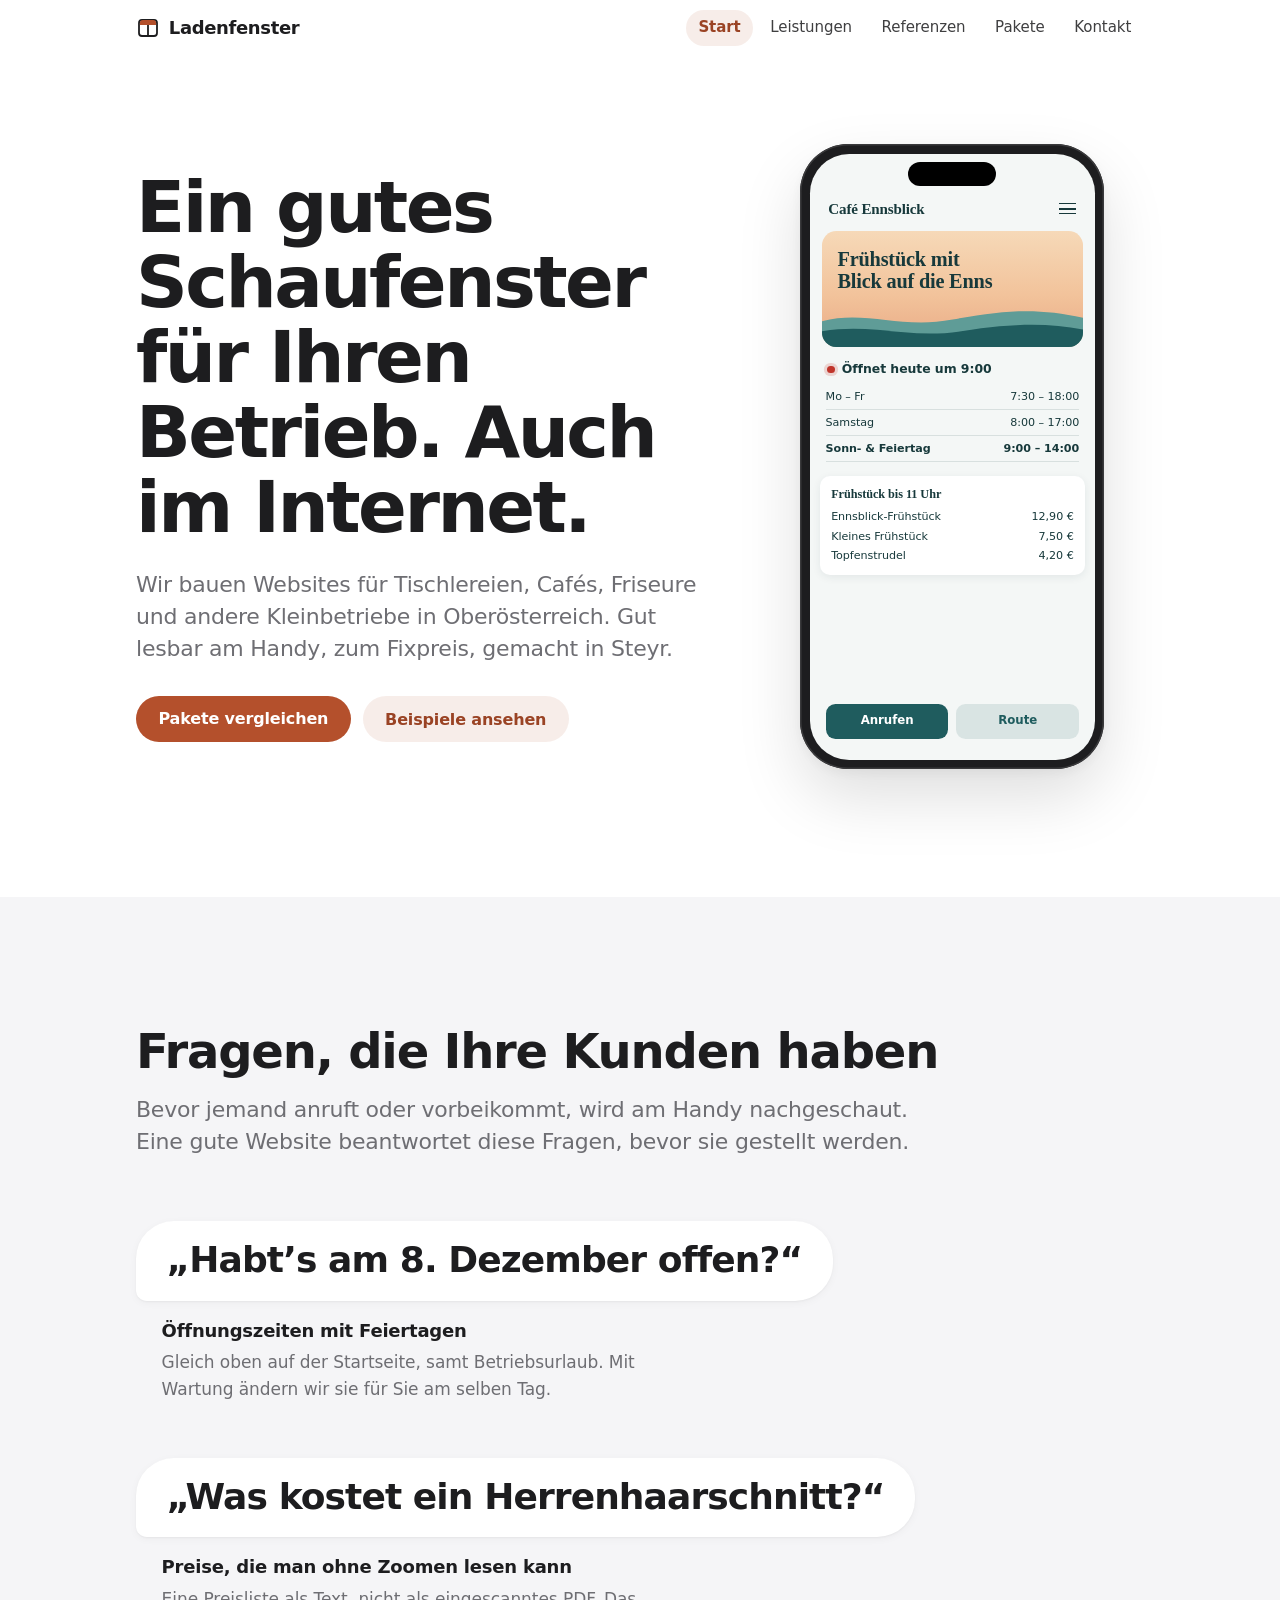
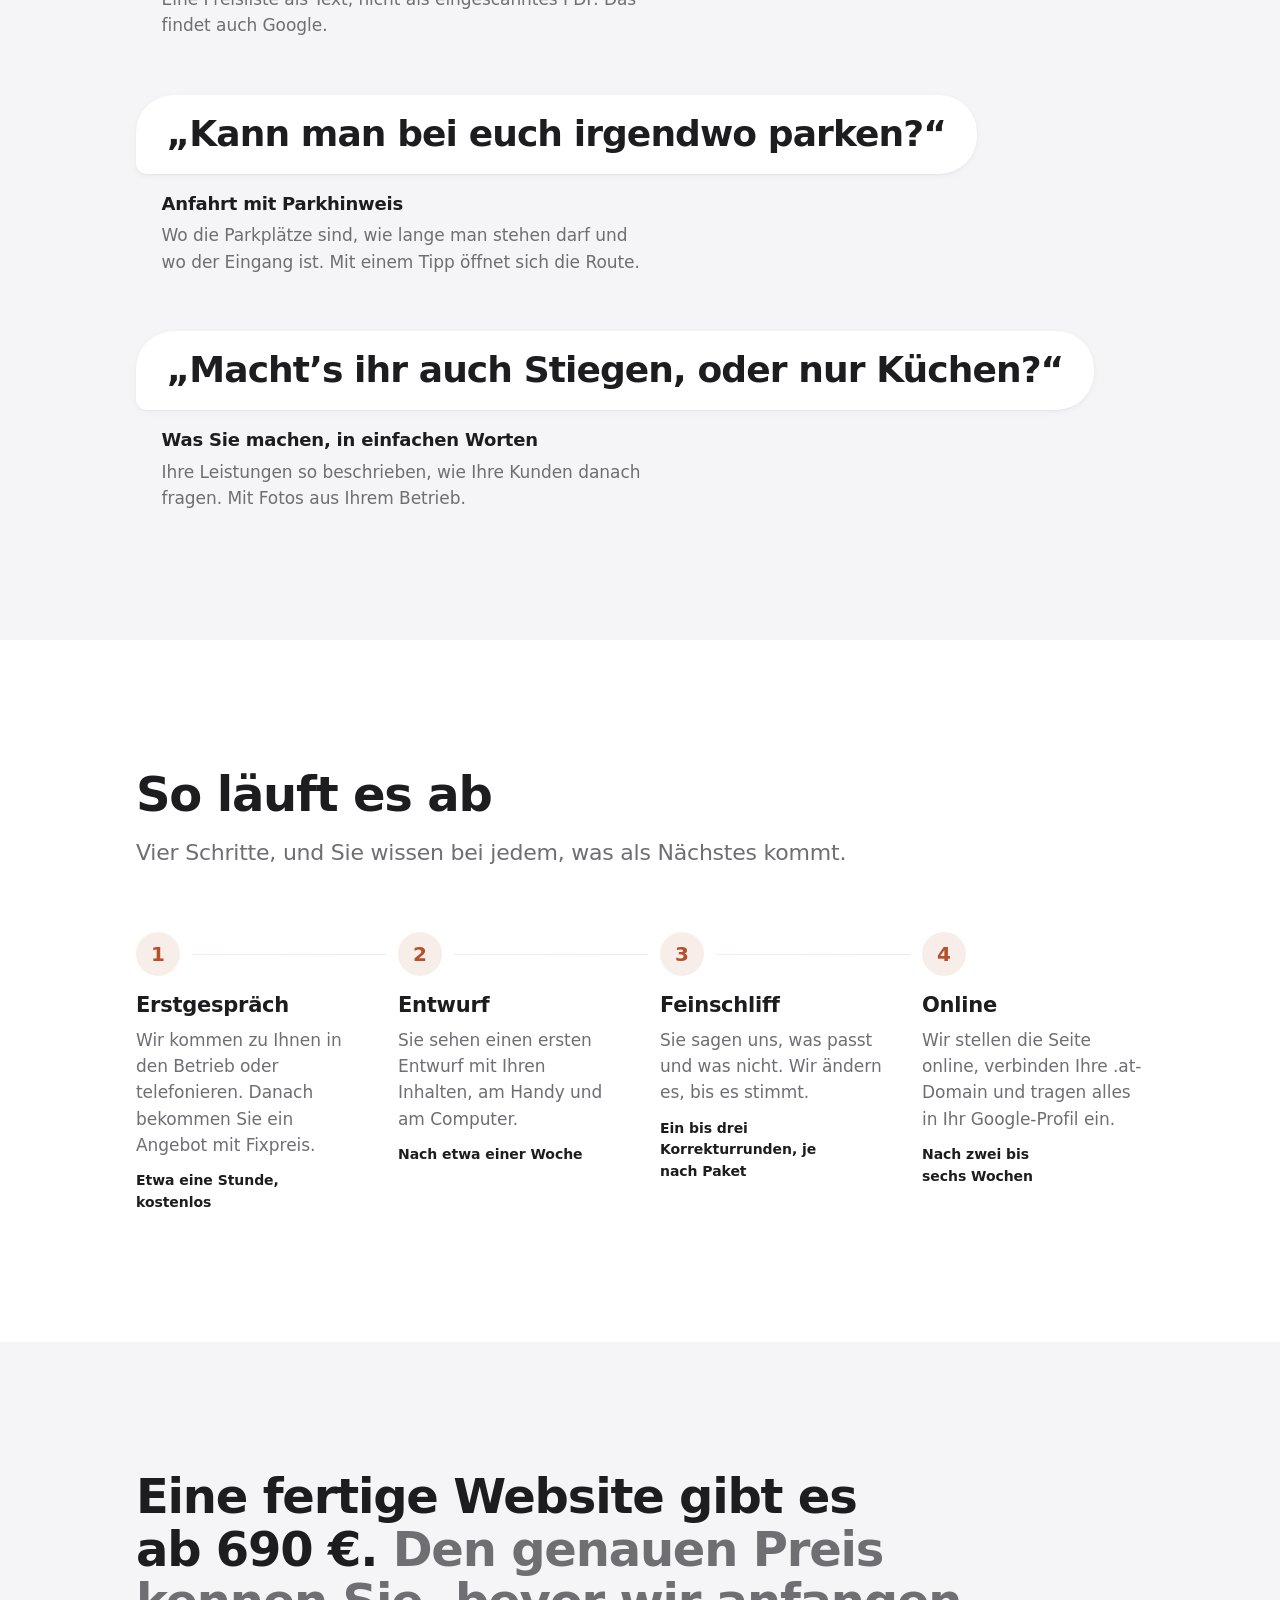
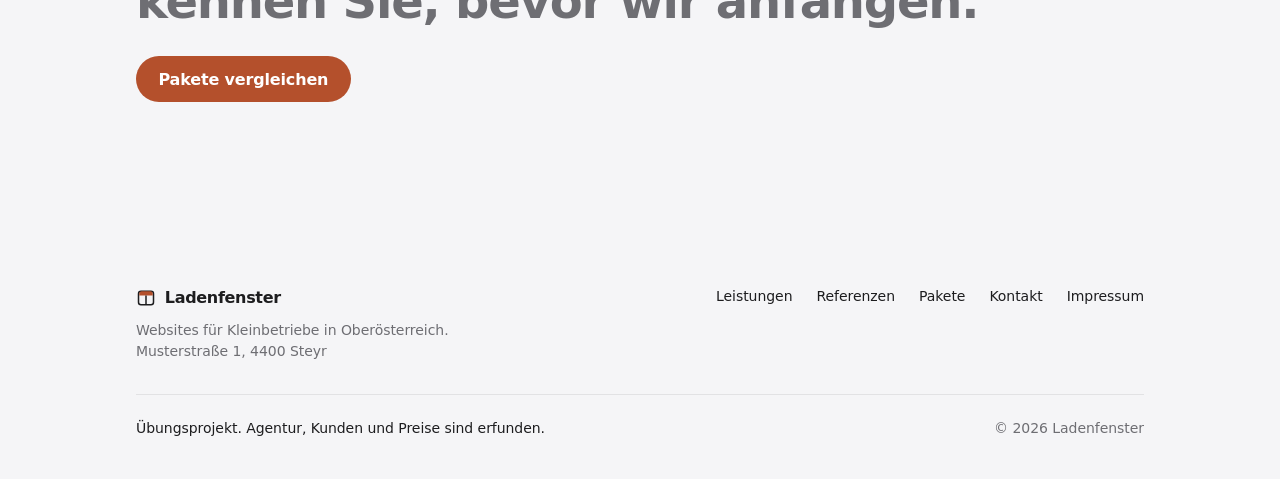
==== commit c802875f: "Phase 2: Klarheit, Ausrichtung und weniger Vorlagen-Look - Wartungs-Schalter: Label "Erstes Jahr mit" ====
--- a/index.html
+++ b/index.html
@@ -46,7 +46,7 @@
           <h1 class="display" id="hero-title">Ein gutes Schaufenster für Ihren Betrieb. Auch im Internet.</h1>
           <p class="lead">Wir bauen Websites für Tischlereien, Cafés, Friseure und andere Kleinbetriebe in Oberösterreich. Gut lesbar am Handy, zum Fixpreis, gemacht in Steyr.</p>
           <div class="actions">
-            <a class="btn btn-primary" href="pakete.html">Pakete ansehen</a>
+            <a class="btn btn-primary" href="pakete.html">Pakete vergleichen</a>
             <a class="btn btn-secondary" href="referenzen.html">Beispiele ansehen</a>
           </div>
         </div>
--- a/css/style.css
+++ b/css/style.css
@@ -23,7 +23,11 @@
   --accent: #b4502c;
   --accent-press: #9a4324;
   --accent-soft: rgba(180, 80, 44, 0.1);
+  --accent-text: #9a4324; /* Schrift auf --accent-soft, auch auf Grau über 4,5:1 */
   --on-accent: #ffffff;
+
+  /* Kante von Eingabefeldern und Schaltern, mindestens 3:1 zum Hintergrund */
+  --field-line: #86868b;
 
   --success: #1f7a4d;
   --error: #c0352b;
@@ -65,7 +69,10 @@
     --accent: #e98a63;
     --accent-press: #d97a54;
     --accent-soft: rgba(233, 138, 99, 0.14);
+    --accent-text: #e98a63;
     --on-accent: #1d1d1f;
+
+    --field-line: #6e6e73;
 
     --success: #4cc38a;
     --error: #ff6b5e;
@@ -243,6 +250,10 @@
   background: var(--bg-alt);
 }
 
+.section.section-flush {
+  padding-top: 0;
+}
+
 .section-head {
   display: grid;
   gap: 1rem;
@@ -286,6 +297,12 @@
 /* Kante erst sichtbar, wenn Inhalt darunter durchscrollt */
 .site-header.is-scrolled {
   box-shadow: 0 1px 0 var(--line), 0 8px 24px -16px rgba(0, 0, 0, 0.25);
+}
+
+/* Offenes Handy-Menü: Leiste und Menü werden eine deckende Fläche */
+.site-header:has(.nav-links.is-open) {
+  background: var(--bg);
+  transition: none;
 }
 
 .nav {
@@ -413,16 +430,16 @@
   padding-bottom: 0.75rem;
 }
 
+/* Deckende Fläche: Ein backdrop-filter in der Glas-Leiste würde nur die
+   Leiste selbst weichzeichnen, nicht die Seite darunter. */
 .js .nav-links {
   position: absolute;
   top: 100%;
   left: 0;
   right: 0;
   padding: 0.5rem var(--gutter) 1.25rem;
-  background: var(--nav-bg);
-  -webkit-backdrop-filter: saturate(180%) blur(20px);
-  backdrop-filter: saturate(180%) blur(20px);
-  box-shadow: 0 16px 24px -16px rgba(0, 0, 0, 0.25);
+  background: var(--bg);
+  box-shadow: 0 1px 0 var(--line), 0 24px 32px -20px rgba(0, 0, 0, 0.3);
   opacity: 0;
   visibility: hidden;
   transform: translateY(-0.5rem);
@@ -512,7 +529,7 @@
   .js .nav-links a[aria-current="page"],
   .nav-links a[aria-current="page"] {
     opacity: 1;
-    color: var(--accent);
+    color: var(--accent-text);
     background: var(--accent-soft);
     font-weight: 600;
   }
@@ -572,7 +589,7 @@
 
 .btn-secondary {
   background: var(--accent-soft);
-  color: var(--accent);
+  color: var(--accent-text);
 }
 
 .btn-secondary:hover {
@@ -608,7 +625,7 @@
 
 .pill-accent {
   background: var(--accent-soft);
-  color: var(--accent);
+  color: var(--accent-text);
 }
 
 /* ==========================================================================
@@ -678,7 +695,9 @@
   animation: rise-phone 1.1s var(--ease-out) 0.2s both;
 }
 
-/* --- Fragen der Kunden --- */
+/* --- Fragen der Kunden ---
+   Die eine laute Stelle der Seite: echte Fragen in Mundart, groß gesetzt
+   wie Nachrichten, die Antwort daneben ruhig und klein. */
 .qa-list {
   list-style: none;
   display: grid;
@@ -687,43 +706,49 @@
 
 .qa {
   display: grid;
-  gap: 0.9rem;
-  align-content: start;
+  gap: 1rem;
 }
 
 .bubble {
   justify-self: start;
-  position: relative;
-  max-width: 22em;
-  padding: 0.7rem 1.05rem;
-  border-radius: 1.25rem 1.25rem 1.25rem 0.35rem;
+  padding: 0.5em 0.85em 0.55em;
+  border-radius: 1.05em 1.05em 1.05em 0.3em;
   background: var(--surface);
   box-shadow: var(--shadow-sm);
-  font-size: 1.1875rem;
-  font-weight: 500;
-  line-height: 1.35;
+  font-family: var(--font-display);
+  font-size: clamp(1.5rem, 3.4vw, 2.25rem);
+  font-weight: 600;
+  line-height: 1.15;
+  letter-spacing: -0.025em;
+  text-wrap: wrap;
+}
+
+.qa-answer {
+  display: grid;
+  gap: 0.3rem;
+  max-width: 30em;
+  padding-left: 1.25rem;
+}
+
+.qa-answer strong {
+  font-size: 1.125rem;
+  font-weight: 600;
   letter-spacing: -0.012em;
 }
 
-.qa-answer {
-  display: grid;
-  gap: 0.3rem;
-  padding-left: 1.05rem;
-}
-
-.qa-answer strong {
-  font-weight: 600;
-  letter-spacing: -0.01em;
-}
-
 .qa-answer p {
   color: var(--muted);
 }
 
-@media (min-width: 720px) {
+/* Frage über die ganze Breite, damit sie in einer Zeile bleibt;
+   die Antwort darunter wie eine Rückmeldung leicht eingerückt */
+@media (min-width: 900px) {
   .qa-list {
-    grid-template-columns: 1fr 1fr;
-    gap: 3.5rem 3rem;
+    gap: 3.5rem;
+  }
+
+  .qa-answer {
+    padding-left: 1.6rem;
   }
 }
 
@@ -827,14 +852,17 @@
   align-content: start;
 }
 
+/* Icon ohne Kachel: Es begleitet den Titel, es ist kein eigenes Element */
 .service-icon {
-  width: 2.75rem;
-  height: 2.75rem;
-  margin-bottom: 0.4rem;
-  padding: 0.6rem;
-  border-radius: 0.8rem;
-  background: var(--accent-soft);
+  width: 1.75rem;
+  height: 1.75rem;
+  margin-bottom: 0.25rem;
   color: var(--accent);
+}
+
+.service .h3 {
+  font-size: clamp(1.375rem, 2vw, 1.5rem);
+  letter-spacing: -0.02em;
 }
 
 .service p {
@@ -883,16 +911,16 @@
 .not-list {
   list-style: none;
   display: grid;
-  gap: 1rem;
-}
-
+  gap: 2rem;
+}
+
+/* Keine Karten: eine feine Linie trennt, der Abstand gruppiert */
 .not-item {
   display: grid;
   gap: 0.5rem;
-  padding: 1.5rem;
-  border-radius: var(--radius-m);
-  background: var(--surface);
-  box-shadow: var(--shadow-sm);
+  align-content: start;
+  padding-top: 1.25rem;
+  border-top: 1px solid var(--line);
 }
 
 .not-item .h3 {
@@ -918,7 +946,7 @@
 @media (min-width: 900px) {
   .not-list {
     grid-template-columns: repeat(3, 1fr);
-    gap: 1.25rem;
+    gap: 3rem;
   }
 }
 
@@ -989,6 +1017,10 @@
     gap: 4rem;
   }
 
+  .ref:nth-child(even) {
+    grid-template-columns: 1fr 1.45fr;
+  }
+
   .ref:nth-child(even) .ref-shot {
     order: 2;
   }
@@ -1024,19 +1056,26 @@
   padding: 1.5rem;
 }
 
+/* Titel und Schließen-Knopf bleiben stehen, wenn der Inhalt am Handy scrollt */
 .dialog-head {
+  position: sticky;
+  top: 0;
+  z-index: 1;
   display: flex;
   align-items: flex-start;
   justify-content: space-between;
   gap: 1rem;
+  margin: -1.5rem -1.5rem 0;
+  padding: 1.5rem 1.5rem 0.75rem;
+  background: var(--surface);
 }
 
 .dialog-head .h2 {
   font-size: clamp(1.625rem, 5vw, 2.25rem);
 }
 
-.dialog-head .ref-meta {
-  margin-top: 0.6rem;
+.dialog-head + .ref-meta {
+  margin-top: -1rem;
 }
 
 .dialog-close {
@@ -1109,6 +1148,15 @@
     padding: 2.25rem;
     gap: 2rem;
   }
+
+  .dialog-head {
+    margin: -2.25rem -2.25rem 0;
+    padding: 2.25rem 2.25rem 1rem;
+  }
+
+  .dialog-head + .ref-meta {
+    margin-top: -1.25rem;
+  }
 }
 
 /* ==========================================================================
@@ -1116,9 +1164,8 @@
    ========================================================================== */
 .billing {
   display: flex;
-  flex-wrap: wrap;
   align-items: center;
-  gap: 0.75rem 1rem;
+  gap: 1rem;
   margin-bottom: 2.5rem;
   padding: 1rem 1.25rem;
   border-radius: var(--radius-m);
@@ -1126,7 +1173,8 @@
 }
 
 .billing-text {
-  flex: 1 1 16rem;
+  flex: 1;
+  min-width: 0;
 }
 
 .billing-text strong {
@@ -1158,8 +1206,10 @@
   margin: 0;
   border-radius: var(--radius-pill);
   background: var(--fill-strong);
+  /* Kante, damit der Schalter auch ausgeschaltet als Schalter erkennbar ist */
+  box-shadow: inset 0 0 0 1.5px var(--field-line);
   cursor: pointer;
-  transition: background-color 0.25s ease;
+  transition: background-color 0.25s ease, box-shadow 0.25s ease;
 }
 
 .switch input::after {
@@ -1182,6 +1232,7 @@
 
 .switch input:checked {
   background: var(--accent);
+  box-shadow: inset 0 0 0 1.5px transparent;
 }
 
 .switch input:checked::after {
@@ -1250,15 +1301,18 @@
 }
 
 .plan-sub {
-  min-height: 1.4em;
-  color: var(--muted);
-  font-size: 0.875rem;
+  min-height: 1.5em;
+  color: var(--muted);
+  font-size: 0.9375rem;
   font-variant-numeric: tabular-nums;
 }
 
+/* Die Summe fürs erste Jahr ist das, was sich beim Umschalten ändert */
 .plan-sub strong {
-  color: var(--text);
-  font-weight: 600;
+  color: var(--accent-text);
+  font-size: 1.0625rem;
+  font-weight: 700;
+  letter-spacing: -0.01em;
 }
 
 .plan-features {
@@ -1296,14 +1350,17 @@
 .upkeep ul {
   list-style: none;
   display: grid;
-  gap: 0.75rem;
 }
 
 .upkeep li {
-  padding: 1rem 1.25rem;
-  border-radius: var(--radius-m);
-  background: var(--surface);
-  box-shadow: var(--shadow-sm);
+  display: grid;
+  gap: 0.2rem;
+  padding-block: 1.1rem;
+  border-top: 1px solid var(--line);
+}
+
+.upkeep li:last-child {
+  border-bottom: 1px solid var(--line);
 }
 
 .upkeep li strong {
@@ -1478,17 +1535,17 @@
   padding: 0.7rem 0.95rem;
   border: 0;
   border-radius: var(--radius-s);
-  background: var(--bg-alt);
+  background: var(--surface);
   color: var(--text);
   font: inherit;
   font-size: 1rem;
-  box-shadow: inset 0 0 0 1px transparent;
+  box-shadow: inset 0 0 0 1px var(--field-line);
   transition: box-shadow 0.2s ease, background-color 0.2s ease;
 }
 
 .input::placeholder {
   color: var(--muted);
-  opacity: 0.8;
+  opacity: 1;
 }
 
 .input:focus {
@@ -1522,7 +1579,7 @@
 }
 
 .field.is-valid .input:not(:focus) {
-  box-shadow: inset 0 0 0 1px color-mix(in srgb, var(--success) 55%, transparent);
+  box-shadow: inset 0 0 0 1px var(--success);
 }
 
 .field-hint,
@@ -1583,11 +1640,11 @@
   height: 100%;
   padding: 0.7rem 0.85rem;
   border-radius: var(--radius-s);
-  background: var(--bg-alt);
+  background: var(--surface);
   font-size: 0.9375rem;
   font-weight: 600;
   line-height: 1.25;
-  box-shadow: inset 0 0 0 1px transparent;
+  box-shadow: inset 0 0 0 1px var(--field-line);
   transition: box-shadow 0.2s ease, background-color 0.2s ease, transform 0.3s var(--ease-out);
 }
 
@@ -1733,9 +1790,13 @@
 /* ==========================================================================
    Impressum
    ========================================================================== */
+/* Schmale Spalte, aber links an der Seitenüberschrift ausgerichtet */
 .legal {
   display: grid;
   gap: 3rem;
+}
+
+.legal > * {
   max-width: 46rem;
 }
 
@@ -2054,6 +2115,17 @@
   overflow: hidden;
 }
 
+/* Im Button sind nur Spans erlaubt – hier bekommen sie Blockverhalten */
+.browser,
+.browser-view,
+.ms-title,
+.ms-hero,
+.ms-row > span,
+.ms-prices,
+.wood {
+  display: block;
+}
+
 /* Gemeinsames Gerüst der Mini-Websites */
 .ms {
   height: 100%;
@@ -2317,14 +2389,15 @@
   box-shadow: 0 0.6em 2em rgba(79, 35, 54, 0.12);
 }
 
-.site-salon .ms-prices b {
+.site-salon .ms-prices-title {
   display: block;
   margin-bottom: 0.7em;
   font-family: Georgia, "Times New Roman", serif;
   font-size: 1.15em;
-}
-
-.site-salon .ms-prices p {
+  font-weight: 700;
+}
+
+.site-salon .ms-price {
   display: flex;
   align-items: baseline;
   gap: 0.5em;
@@ -2332,14 +2405,14 @@
   font-size: 0.95em;
 }
 
-.site-salon .ms-prices p::after {
+.site-salon .ms-price::after {
   content: "";
   order: 1;
   flex: 1;
   border-bottom: 0.12em dotted rgba(63, 27, 43, 0.35);
 }
 
-.site-salon .ms-prices span:last-child {
+.site-salon .ms-price span:last-child {
   order: 2;
   font-weight: 700;
   font-variant-numeric: tabular-nums;
@@ -2491,8 +2564,8 @@
   .plan,
   .form-card,
   .faq details,
-  .not-item,
   .browser {
     box-shadow: 0 0 0 1px var(--text);
   }
 }
+
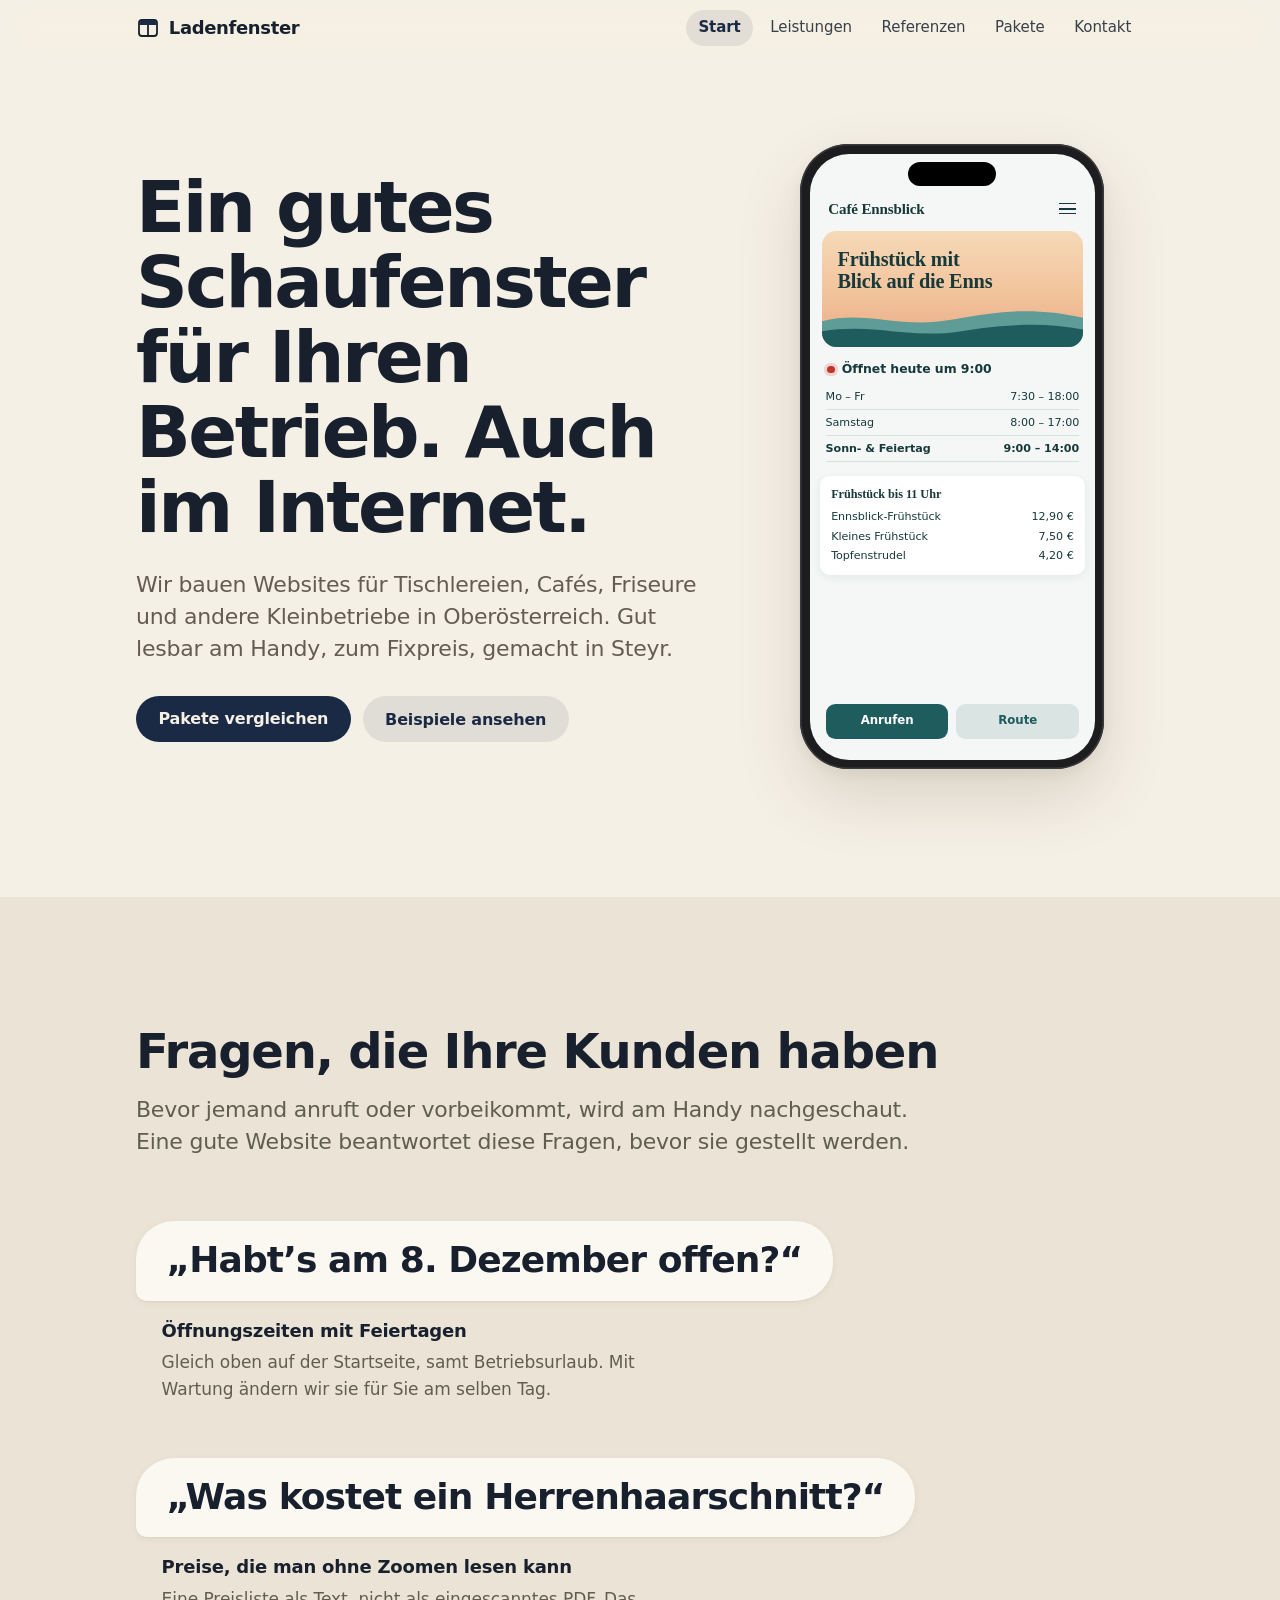
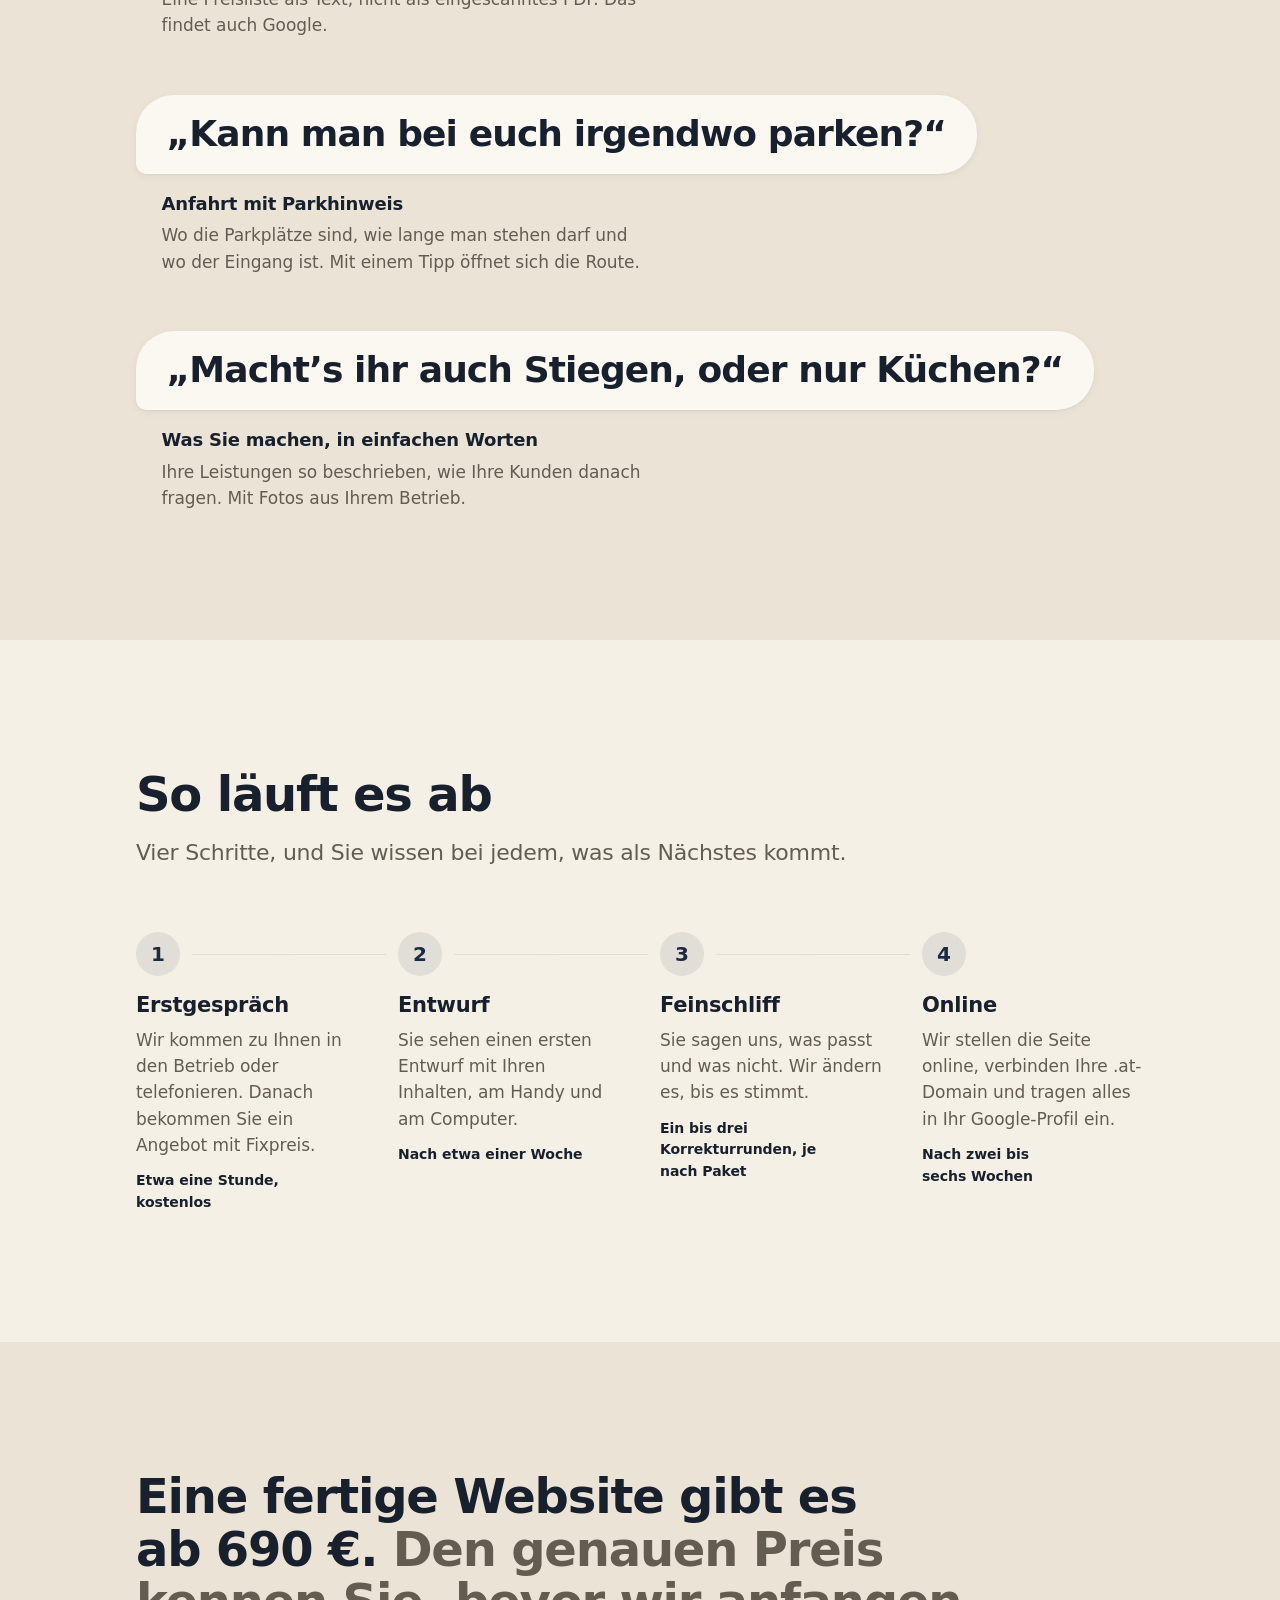
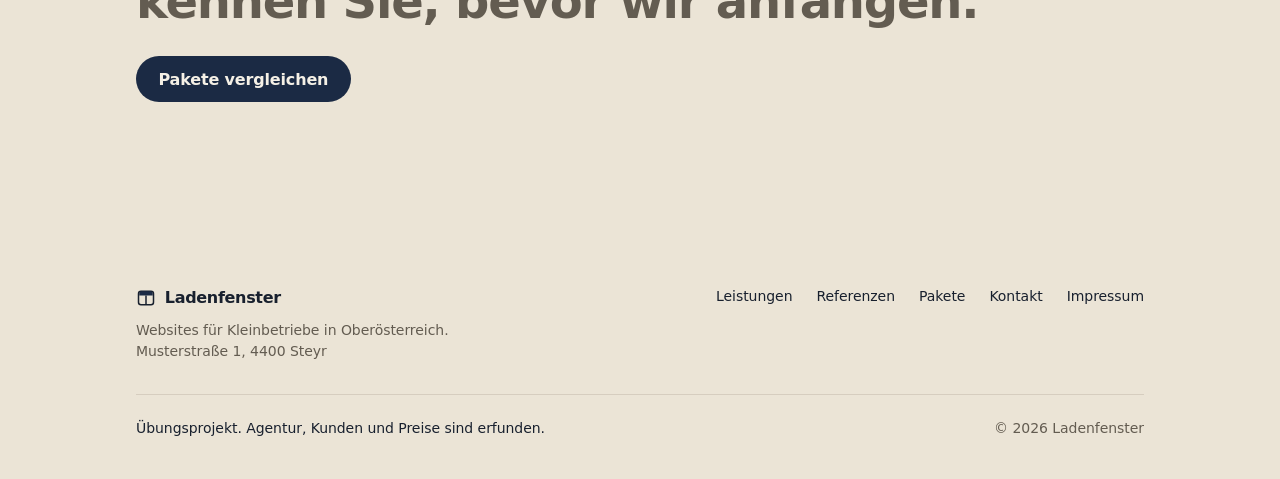
==== commit 17d021d8: "Farbschema: Creme und Navy statt Weiß und Terrakotta - Hellmodus: Hintergrund warmes Creme #f5f0e6, " ====
--- a/index.html
+++ b/index.html
@@ -5,9 +5,9 @@
   <meta name="viewport" content="width=device-width, initial-scale=1, viewport-fit=cover">
   <title>Ladenfenster – Websites für Kleinbetriebe in Oberösterreich</title>
   <meta name="description" content="Ladenfenster aus Steyr baut Websites für Tischlereien, Cafés, Friseure und andere Kleinbetriebe in Oberösterreich. Zum Fixpreis ab 690 €.">
-  <meta name="theme-color" content="#ffffff" media="(prefers-color-scheme: light)">
-  <meta name="theme-color" content="#000000" media="(prefers-color-scheme: dark)">
-  <link rel="icon" href="data:image/svg+xml,%3Csvg xmlns='http://www.w3.org/2000/svg' viewBox='0 0 24 24'%3E%3Crect x='3' y='4' width='18' height='16' rx='3' fill='white' stroke='%231d1d1f' stroke-width='1.8'/%3E%3Cpath d='M3.9 9V7a3 3 0 0 1 3-3h10.2a3 3 0 0 1 3 3v2z' fill='%23b4502c'/%3E%3Cpath d='M12 9v11' stroke='%231d1d1f' stroke-width='1.8'/%3E%3C/svg%3E">
+  <meta name="theme-color" content="#f5f0e6" media="(prefers-color-scheme: light)">
+  <meta name="theme-color" content="#0d1524" media="(prefers-color-scheme: dark)">
+  <link rel="icon" href="data:image/svg+xml,%3Csvg xmlns='http://www.w3.org/2000/svg' viewBox='0 0 24 24'%3E%3Crect x='3' y='4' width='18' height='16' rx='3' fill='%23fbf8f2' stroke='%2318202e' stroke-width='1.8'/%3E%3Cpath d='M3.9 9V7a3 3 0 0 1 3-3h10.2a3 3 0 0 1 3 3v2z' fill='%231b2a44'/%3E%3Cpath d='M12 9v11' stroke='%2318202e' stroke-width='1.8'/%3E%3C/svg%3E">
   <link rel="stylesheet" href="css/style.css">
   <script>document.documentElement.classList.add("js");</script>
   <script src="js/main.js" defer></script>
--- a/css/style.css
+++ b/css/style.css
@@ -10,34 +10,36 @@
   color-scheme: light dark;
   interpolate-size: allow-keywords;
 
-  --bg: #ffffff;
-  --bg-alt: #f5f5f7;
-  --surface: #ffffff;
-  --surface-raised: #ffffff;
-  --text: #1d1d1f;
-  --muted: #6e6e73;
-  --line: rgba(0, 0, 0, 0.08);
-  --fill: rgba(0, 0, 0, 0.05);
-  --fill-strong: rgba(0, 0, 0, 0.09);
-
-  --accent: #b4502c;
-  --accent-press: #9a4324;
-  --accent-soft: rgba(180, 80, 44, 0.1);
-  --accent-text: #9a4324; /* Schrift auf --accent-soft, auch auf Grau über 4,5:1 */
-  --on-accent: #ffffff;
+  --bg: #f5f0e6; /* warmes Creme, kein reines Weiß */
+  --bg-alt: #ebe4d6;
+  --surface: #fbf8f2;
+  --surface-raised: #fdfbf7;
+  --text: #18202e; /* sehr dunkles Blaugrau, passt zum Navy */
+  --muted: #635c51;
+  --line: rgba(60, 45, 25, 0.12);
+  --fill: rgba(60, 45, 25, 0.06);
+  --fill-strong: rgba(60, 45, 25, 0.1);
+
+  --accent: #1b2a44; /* dunkles Navy */
+  --accent-press: #111c30;
+  --accent-soft: rgba(27, 42, 68, 0.09);
+  --accent-text: #1b2a44; /* Schrift auf --accent-soft, auch auf Grau weit über 4,5:1 */
+  --on-accent: #f5f0e6;
 
   /* Kante von Eingabefeldern und Schaltern, mindestens 3:1 zum Hintergrund */
-  --field-line: #86868b;
-
-  --success: #1f7a4d;
-  --error: #c0352b;
-
-  --nav-bg: rgba(255, 255, 255, 0.72);
-  --scrim: rgba(0, 0, 0, 0.32);
-
-  --shadow-sm: 0 1px 2px rgba(0, 0, 0, 0.04), 0 2px 8px rgba(0, 0, 0, 0.04);
-  --shadow-md: 0 2px 6px rgba(0, 0, 0, 0.04), 0 12px 32px rgba(0, 0, 0, 0.08);
-  --shadow-lg: 0 4px 14px rgba(0, 0, 0, 0.05), 0 28px 64px rgba(0, 0, 0, 0.13);
+  --field-line: #847b6c;
+
+  --success: #1a6b43;
+  --error: #b8322a;
+
+  --nav-bg: rgba(245, 240, 230, 0.74);
+  --scrim: rgba(20, 26, 38, 0.36);
+
+  /* Schatten leicht warm getönt, passend zum Creme */
+  --shadow-rgb: 60 42 20;
+  --shadow-sm: 0 1px 2px rgb(var(--shadow-rgb) / 0.05), 0 2px 8px rgb(var(--shadow-rgb) / 0.05);
+  --shadow-md: 0 2px 6px rgb(var(--shadow-rgb) / 0.05), 0 12px 32px rgb(var(--shadow-rgb) / 0.1);
+  --shadow-lg: 0 4px 14px rgb(var(--shadow-rgb) / 0.06), 0 28px 64px rgb(var(--shadow-rgb) / 0.15);
 
   --radius-s: 10px;
   --radius-m: 18px;
@@ -49,40 +51,41 @@
   --font-display: -apple-system, BlinkMacSystemFont, "SF Pro Display", "Segoe UI Variable Display",
     "Segoe UI", system-ui, Roboto, "Helvetica Neue", Arial, sans-serif;
 
-  --ease-out: cubic-bezier(0.22, 1, 0.36, 1);
+  --ease-out: cubic-bezier(0.23, 1, 0.32, 1);
   --gutter: 1.25rem;
   --section-space: clamp(4rem, 11vw, 8rem);
 }
 
 @media (prefers-color-scheme: dark) {
   :root {
-    --bg: #000000;
-    --bg-alt: #161617;
-    --surface: #1c1c1e;
-    --surface-raised: #2c2c2e;
-    --text: #f5f5f7;
-    --muted: #a1a1a6;
-    --line: rgba(255, 255, 255, 0.12);
-    --fill: rgba(255, 255, 255, 0.07);
-    --fill-strong: rgba(255, 255, 255, 0.13);
-
-    --accent: #e98a63;
-    --accent-press: #d97a54;
-    --accent-soft: rgba(233, 138, 99, 0.14);
-    --accent-text: #e98a63;
-    --on-accent: #1d1d1f;
-
-    --field-line: #6e6e73;
+    --bg: #0d1524; /* sehr dunkles Navy statt Schwarz */
+    --bg-alt: #121c2f;
+    --surface: #17223a;
+    --surface-raised: #1f2c47;
+    --text: #f2ece0; /* Creme */
+    --muted: #b3ada2;
+    --line: rgba(242, 236, 224, 0.13);
+    --fill: rgba(242, 236, 224, 0.07);
+    --fill-strong: rgba(242, 236, 224, 0.13);
+
+    --accent: #b7c8e2; /* helles Blaugrau, hebt sich vom cremefarbenen Text ab */
+    --accent-press: #cad7ea;
+    --accent-soft: rgba(183, 200, 226, 0.16);
+    --accent-text: #b7c8e2;
+    --on-accent: #0d1524;
+
+    --field-line: #8590a6;
 
     --success: #4cc38a;
-    --error: #ff6b5e;
-
-    --nav-bg: rgba(22, 22, 23, 0.72);
-    --scrim: rgba(0, 0, 0, 0.55);
-
-    --shadow-sm: 0 1px 2px rgba(0, 0, 0, 0.5);
-    --shadow-md: 0 2px 6px rgba(0, 0, 0, 0.4), 0 12px 32px rgba(0, 0, 0, 0.5);
-    --shadow-lg: 0 4px 14px rgba(0, 0, 0, 0.45), 0 28px 64px rgba(0, 0, 0, 0.6);
+    --error: #ff7a6e;
+
+    --nav-bg: rgba(13, 21, 36, 0.74);
+    --scrim: rgba(4, 8, 16, 0.6);
+
+    --shadow-rgb: 2 6 14;
+    --shadow-sm: 0 1px 2px rgb(var(--shadow-rgb) / 0.5);
+    --shadow-md: 0 2px 6px rgb(var(--shadow-rgb) / 0.4), 0 12px 32px rgb(var(--shadow-rgb) / 0.5);
+    --shadow-lg: 0 4px 14px rgb(var(--shadow-rgb) / 0.45), 0 28px 64px rgb(var(--shadow-rgb) / 0.6);
   }
 }
 
@@ -291,18 +294,17 @@
   background: var(--nav-bg);
   -webkit-backdrop-filter: saturate(180%) blur(20px);
   backdrop-filter: saturate(180%) blur(20px);
-  transition: box-shadow 0.25s ease;
+  transition: box-shadow 0.25s ease, background-color 0.2s ease;
 }
 
 /* Kante erst sichtbar, wenn Inhalt darunter durchscrollt */
 .site-header.is-scrolled {
-  box-shadow: 0 1px 0 var(--line), 0 8px 24px -16px rgba(0, 0, 0, 0.25);
+  box-shadow: 0 1px 0 var(--line), 0 8px 24px -16px rgb(var(--shadow-rgb) / 0.25);
 }
 
 /* Offenes Handy-Menü: Leiste und Menü werden eine deckende Fläche */
 .site-header:has(.nav-links.is-open) {
   background: var(--bg);
-  transition: none;
 }
 
 .nav {
@@ -439,18 +441,18 @@
   right: 0;
   padding: 0.5rem var(--gutter) 1.25rem;
   background: var(--bg);
-  box-shadow: 0 1px 0 var(--line), 0 24px 32px -20px rgba(0, 0, 0, 0.3);
+  box-shadow: 0 1px 0 var(--line), 0 24px 32px -20px rgb(var(--shadow-rgb) / 0.3);
   opacity: 0;
   visibility: hidden;
   transform: translateY(-0.5rem);
-  transition: opacity 0.2s ease, transform 0.35s var(--ease-out), visibility 0s linear 0.35s;
+  transition: opacity 0.15s ease, transform 0.2s var(--ease-out), visibility 0s linear 0.2s;
 }
 
 .js .nav-links.is-open {
   opacity: 1;
   visibility: visible;
   transform: none;
-  transition: opacity 0.2s ease, transform 0.35s var(--ease-out), visibility 0s;
+  transition: opacity 0.2s ease, transform 0.3s var(--ease-out), visibility 0s;
 }
 
 .js .nav-links a {
@@ -514,10 +516,12 @@
     transition: background-color 0.2s ease, opacity 0.2s ease;
   }
 
-  .js .nav-links a:hover,
-  .nav-links a:hover {
-    opacity: 1;
-    background: var(--fill);
+  @media (hover: hover) and (pointer: fine) {
+    .js .nav-links a:hover,
+    .nav-links a:hover {
+      opacity: 1;
+      background: var(--fill);
+    }
   }
 
   .js .nav-links a:active,
@@ -560,8 +564,8 @@
   cursor: pointer;
   user-select: none;
   -webkit-tap-highlight-color: transparent;
-  transition: background-color 0.2s ease, color 0.2s ease, transform 0.35s var(--ease-out),
-    box-shadow 0.2s ease;
+  /* Loslassen federt in 250 ms zurück, schneller als vorher */
+  transition: background-color 0.2s ease, color 0.2s ease, transform 0.25s var(--ease-out);
 }
 
 .btn:hover {
@@ -570,8 +574,8 @@
 
 /* Feedback beim Drücken, nicht erst beim Loslassen */
 .btn:active {
-  transform: scale(0.96);
-  transition-duration: 0s;
+  transform: scale(0.97);
+  transition-duration: 0.1s;
 }
 
 .btn-primary {
@@ -579,10 +583,6 @@
   color: var(--on-accent);
 }
 
-.btn-primary:hover {
-  background: var(--accent-press);
-}
-
 .btn-primary:active {
   background: var(--accent-press);
 }
@@ -592,7 +592,7 @@
   color: var(--accent-text);
 }
 
-.btn-secondary:hover {
+.btn-secondary:active {
   background: color-mix(in srgb, var(--accent) 16%, transparent);
 }
 
@@ -601,8 +601,23 @@
   color: var(--text);
 }
 
-.btn-quiet:hover {
+.btn-quiet:active {
   background: var(--fill-strong);
+}
+
+/* Hover nur mit echter Maus. Am Handy bliebe der Zustand nach dem Tippen hängen. */
+@media (hover: hover) and (pointer: fine) {
+  .btn-primary:hover {
+    background: var(--accent-press);
+  }
+
+  .btn-secondary:hover {
+    background: color-mix(in srgb, var(--accent) 16%, transparent);
+  }
+
+  .btn-quiet:hover {
+    background: var(--fill-strong);
+  }
 }
 
 .btn-block {
@@ -997,15 +1012,15 @@
   cursor: zoom-in;
   border-radius: 14px;
   -webkit-tap-highlight-color: transparent;
-  transition: transform 0.45s var(--ease-out);
+  transition: transform 0.3s var(--ease-out);
 }
 
 .ref-shot:active {
   transform: scale(0.98);
-  transition-duration: 0.08s;
-}
-
-@media (hover: hover) {
+  transition-duration: 0.1s;
+}
+
+@media (hover: hover) and (pointer: fine) {
   .ref-shot:hover .browser {
     box-shadow: var(--shadow-lg), 0 0 0 1px var(--line);
   }
@@ -1045,11 +1060,6 @@
   backdrop-filter: blur(6px);
 }
 
-.ref-dialog.is-closing::backdrop {
-  opacity: 0;
-  transition: opacity 0.25s ease;
-}
-
 .dialog-inner {
   display: grid;
   gap: 1.5rem;
@@ -1093,14 +1103,16 @@
   transition: background-color 0.2s ease, transform 0.3s var(--ease-out);
 }
 
-.dialog-close:hover {
-  background: var(--fill-strong);
-  color: var(--text);
+@media (hover: hover) and (pointer: fine) {
+  .dialog-close:hover {
+    background: var(--fill-strong);
+    color: var(--text);
+  }
 }
 
 .dialog-close:active {
-  transform: scale(0.9);
-  transition-duration: 0s;
+  transform: scale(0.92);
+  transition-duration: 0.1s;
 }
 
 .dialog-close svg {
@@ -1221,8 +1233,8 @@
   height: 1.75rem;
   border-radius: 50%;
   background: #ffffff;
-  box-shadow: 0 2px 6px rgba(0, 0, 0, 0.2), 0 0 0 0.5px rgba(0, 0, 0, 0.04);
-  transition: transform 0.35s var(--ease-out), width 0.2s var(--ease-out);
+  box-shadow: 0 2px 6px rgb(var(--shadow-rgb) / 0.22), 0 0 0 0.5px rgb(var(--shadow-rgb) / 0.06);
+  transition: transform 0.3s var(--ease-out), width 0.2s var(--ease-out);
 }
 
 /* Der Knopf wird beim Drücken breiter, wie bei iOS */
@@ -1426,7 +1438,7 @@
   background: var(--muted);
   -webkit-mask: url("data:image/svg+xml,%3Csvg xmlns='http://www.w3.org/2000/svg' viewBox='0 0 12 12'%3E%3Cpath d='M2 4.5l4 4 4-4' fill='none' stroke='black' stroke-width='1.8' stroke-linecap='round' stroke-linejoin='round'/%3E%3C/svg%3E") center / contain no-repeat;
   mask: url("data:image/svg+xml,%3Csvg xmlns='http://www.w3.org/2000/svg' viewBox='0 0 12 12'%3E%3Cpath d='M2 4.5l4 4 4-4' fill='none' stroke='black' stroke-width='1.8' stroke-linecap='round' stroke-linejoin='round'/%3E%3C/svg%3E") center / contain no-repeat;
-  transition: transform 0.35s var(--ease-out);
+  transition: transform 0.3s var(--ease-out);
 }
 
 .faq details[open] summary::after {
@@ -1436,7 +1448,7 @@
 .faq details::details-content {
   block-size: 0;
   overflow: hidden;
-  transition: block-size 0.35s var(--ease-out), content-visibility 0.35s allow-discrete;
+  transition: block-size 0.3s var(--ease-out), content-visibility 0.3s allow-discrete;
 }
 
 .faq details[open]::details-content {
@@ -1734,7 +1746,7 @@
 }
 
 .confirm:not([hidden]) {
-  animation: confirm-in 0.45s var(--ease-out);
+  animation: confirm-in 0.35s var(--ease-out);
 }
 
 .contact-aside {
@@ -2543,15 +2555,15 @@
 
 @media (prefers-contrast: more) and (prefers-color-scheme: light) {
   :root {
-    --muted: #3a3a3c;
-    --line: rgba(0, 0, 0, 0.3);
+    --muted: #3e3a33;
+    --line: rgba(60, 45, 25, 0.32);
   }
 }
 
 @media (prefers-contrast: more) and (prefers-color-scheme: dark) {
   :root {
-    --muted: #d1d1d6;
-    --line: rgba(255, 255, 255, 0.35);
+    --muted: #ddd6ca;
+    --line: rgba(242, 236, 224, 0.35);
   }
 }
 
